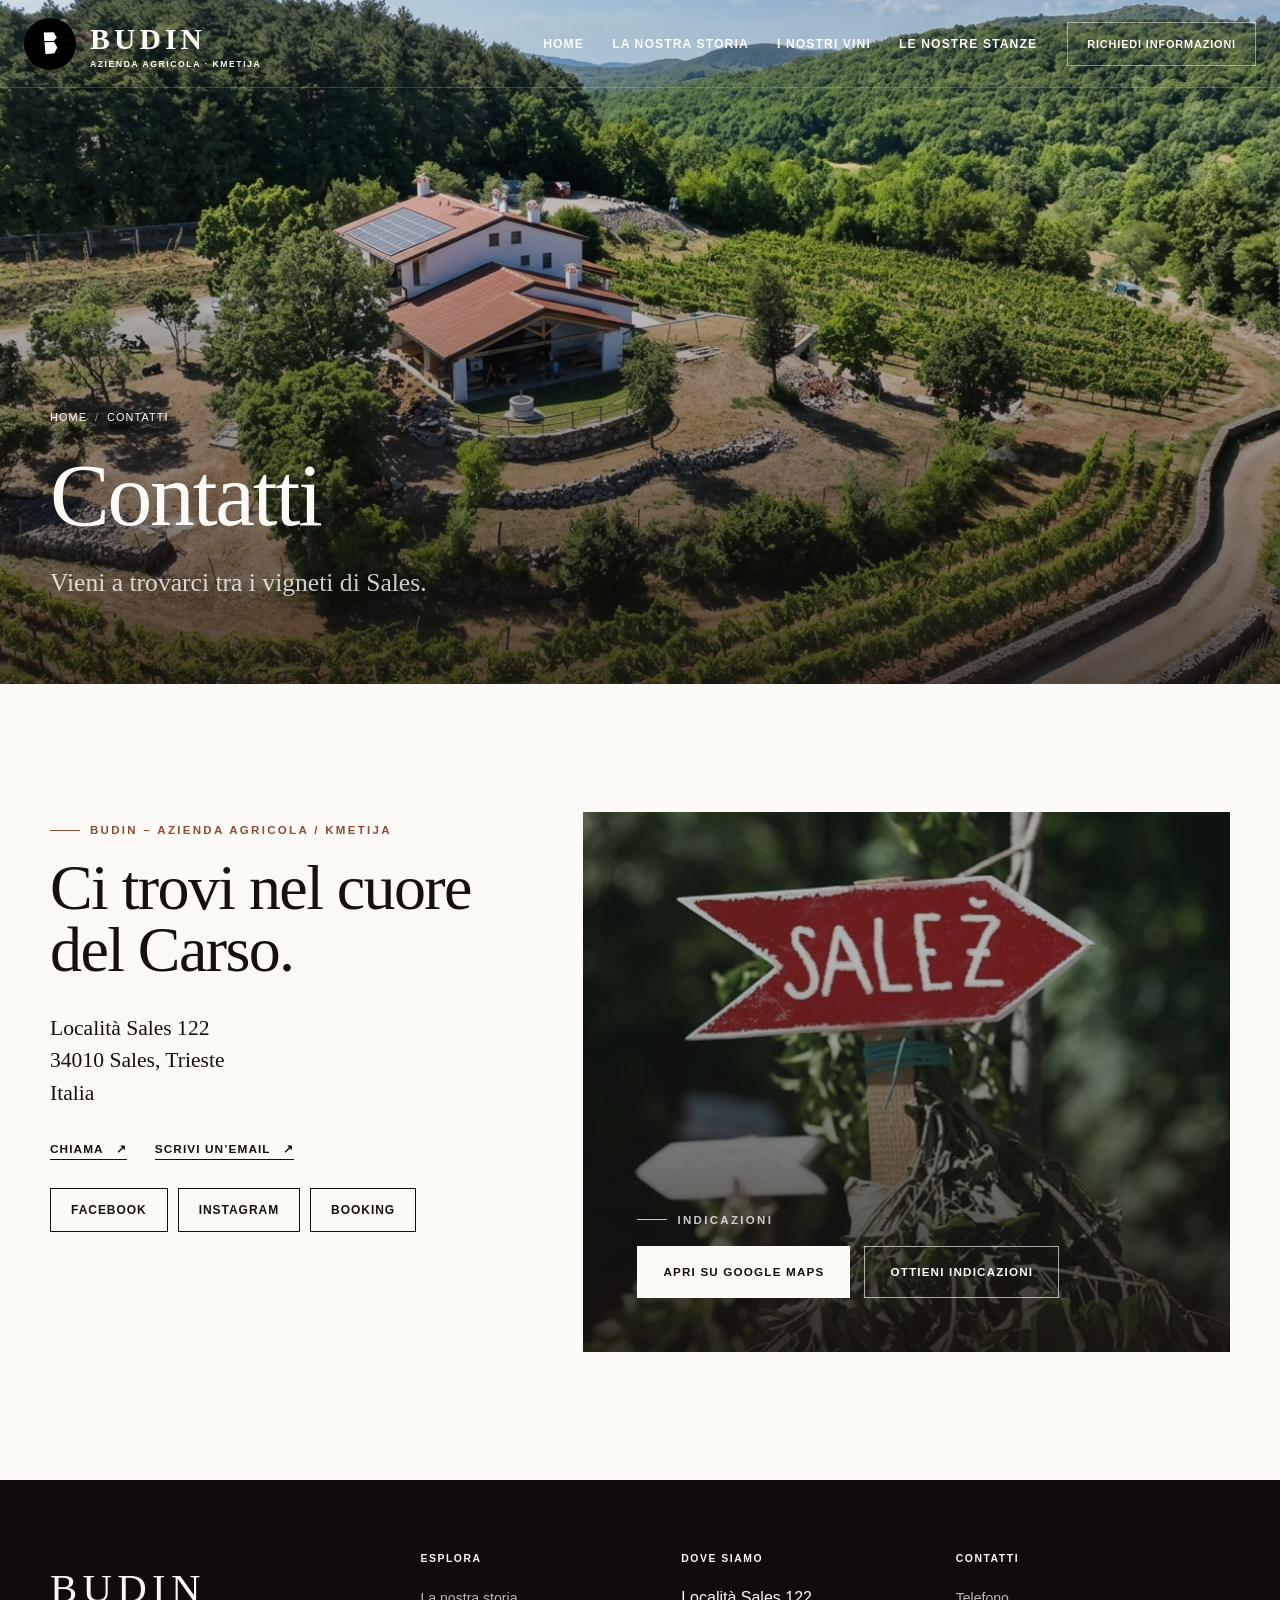
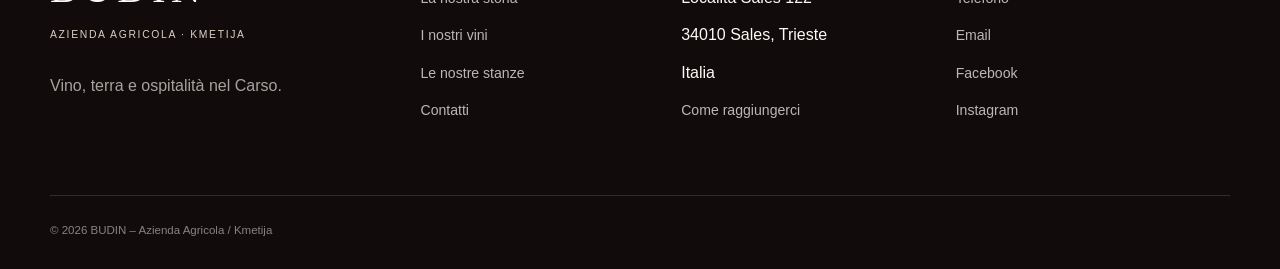
==== contatti.html @ 87a26968 "Add files via upload" ====
<!doctype html>
<html lang="it">

<head>
  <meta charset="utf-8" />
  <meta name="viewport" content="width=device-width, initial-scale=1" />
  <title>Contatti e indicazioni | Azienda Agricola Budin Sales</title>
  <meta name="description"
    content="Contatta BUDIN – Azienda Agricola / Kmetija e raggiungi la cantina, l’agriturismo e le camere a Sales, nel Carso triestino." />
  <meta name="theme-color" content="#17100f" />
  <meta name="color-scheme" content="light" />
  <meta property="og:type" content="website" />
  <meta property="og:title" content="Contatti e indicazioni | Azienda Agricola Budin Sales" />
  <meta property="og:description"
    content="Contatta BUDIN – Azienda Agricola / Kmetija e raggiungi la cantina, l’agriturismo e le camere a Sales, nel Carso triestino." />
  <meta property="og:image" content="assets/images/contatti/farmstay_facade.jpg" />
  <link rel="icon" href="assets/icons/favicon.svg" type="image/svg+xml" />
  <link rel="stylesheet" href="css/style.css" />
  <script type="application/ld+json">
      {
        "@context": "https://schema.org",
        "@graph": [
          {
            "@type": ["Winery", "LocalBusiness"],
            "@id": "#budin",
            "name": "BUDIN – Azienda Agricola / Kmetija",
            "address": {
              "@type": "PostalAddress",
              "streetAddress": "Località Sales 122",
              "postalCode": "34010",
              "addressLocality": "Sales",
              "addressRegion": "Trieste",
              "addressCountry": "IT"
            },
            "sameAs": ["https://www.facebook.com/ViniBudin/"],
            "description": "Azienda agricola familiare, cantina e ospitalità nel Carso triestino."
          },
          {
            "@type": "FarmStay",
            "@id": "#agriturismo-budin",
            "name": "Agriturismo Budin",
            "address": {
              "@type": "PostalAddress",
              "streetAddress": "Località Sales 122",
              "postalCode": "34010",
              "addressLocality": "Sales",
              "addressRegion": "Trieste",
              "addressCountry": "IT"
            },
            "parentOrganization": { "@id": "#budin" }
          },
          {
            "@type": "BreadcrumbList",
            "itemListElement": [
              {
                "@type": "ListItem",
                "position": 1,
                "name": "Home",
                "item": "index.html"
              },
              {
                "@type": "ListItem",
                "position": 2,
                "name": "Contatti",
                "item": "contatti.html"
              }
            ]
          }
        ]
      }
    </script>
</head>

<body class="">
  <a class="skip-link" href="#contenuto">Vai al contenuto</a>
  <div id="site-live" class="skip-link" aria-live="polite"></div>
  <header class="site-header">
    <div class="header-inner">
      <a class="brand" href="index.html" aria-label="Budin, torna alla home">
        <img class="brand-symbol" src="assets/logo/budin-mark.svg" alt="" aria-hidden="true">

        <span class="brand-copy">
          <strong>BUDIN</strong>
          <span>Azienda Agricola · Kmetija</span>
        </span>
      </a>
      <nav class="main-nav" id="main-menu" aria-label="Navigazione principale">
        <a href="index.html" data-page="index.html">Home</a>
        <a href="storia.html" data-page="storia.html">La nostra storia</a>
        <a href="vini.html" data-page="vini.html">I nostri vini</a>
        <a href="stanze.html" data-page="stanze.html">Le nostre stanze</a>
        <a class="btn mobile-only" href="contatti.html">Richiedi informazioni</a>
      </nav>
      <a class="header-cta" href="contatti.html">Richiedi informazioni</a>
      <button class="menu-toggle" type="button" aria-expanded="false" aria-controls="main-menu" aria-label="Apri menu">
        <span></span>
      </button>
    </div>
  </header>
  <section class="inner-hero">
    <div class="inner-hero__media">
      <picture>
        <img src="assets/images/contatti/farmstay_facade.jpg" alt="Vieni a trovarci tra i vigneti di Sales."
          fetchpriority="high" />
      </picture>
    </div>
    <div class="inner-hero__overlay"></div>
    <div class="inner-hero__content">
      <ol class="breadcrumb" aria-label="Breadcrumb">
        <li><a href="index.html">Home</a></li>
        <li aria-current="page">Contatti</li>
      </ol>
      <h1>Contatti</h1>
      <p>Vieni a trovarci tra i vigneti di Sales.</p>
    </div>
  </section>
  <main id="contenuto">
    <section class="section" id="modulo-contatti">
      <div class="container contact-grid">
        <div class="contact-details reveal">
          <p class="eyebrow">BUDIN – Azienda Agricola / Kmetija</p>
          <h2>Ci trovi nel cuore del Carso.</h2>
          <address>
            Località Sales 122<br />34010 Sales, Trieste<br />Italia
          </address>
<div class="contact-actions">

  <div class="contact-direct">
    <a class="text-link" data-contact-phone data-fallback="Chiama">
      Chiama
    </a>

    <a class="text-link" data-contact-email data-fallback="Scrivi un’email">
      Scrivi un’email
    </a>
  </div>

  <div class="contact-social">
    <a
      class="social-btn social-btn--facebook"
      data-facebook
      target="_blank"
      rel="noopener noreferrer"
    >
      Facebook
    </a>

    <a
      class="social-btn social-btn--instagram"
      data-instagram
      target="_blank"
      rel="noopener noreferrer"
    >
      Instagram
    </a>

    <a
      class="social-btn social-btn--booking"
      data-booking
      target="_blank"
      rel="noopener noreferrer"
    >
      Booking
    </a>
  </div>

</div>
          <!-- <p class="contact-meta">
            Visite, degustazioni e soggiorni su richiesta.
          </p> -->
        </div>
        <div class="map-card reveal reveal-delay" id="mappa">
          <!-- <img src="assets/icons/map-karst.svg" alt="Mappa stilizzata con Sales evidenziata" /> -->
          <img src="assets/images/contatti/frasca.jpg" alt="frasca sales" />
          <div class="map-card__content">
            <p class="eyebrow">Indicazioni</p>
            <!-- <h3>Località Sales 122</h3> -->

            <div class="btn-row">
              <a class="btn btn--light"
                href="https://www.google.com/maps/search/?api=1&amp;query=Localit%C3%A0%20Sales%20122%2C%2034010%20Sales%2C%20Trieste"
                data-maps target="_blank" rel="noopener">Apri su Google Maps</a><a class="btn btn--ghost-light"
                href="https://www.google.com/maps/dir/?api=1&amp;destination=Localit%C3%A0%20Sales%20122%2C%2034010%20Sales%2C%20Trieste"
                target="_blank" rel="noopener">Ottieni indicazioni</a>
            </div>
          </div>
        </div>
      </div>
    </section>
    <!-- <section class="section section--ivory" id="modulo-contatti">
      <div class="container request-wrap">
        <div class="request-intro reveal">
          <p class="eyebrow">Scrivici</p>
          <h2>Parliamo della tua visita.</h2>
          <p>Vino, degustazione, soggiorno o cantina: prepara la tua richiesta. L’invio effettivo via email sarà
            disponibile dopo aver configurato il recapito ufficiale.</p>
        </div>
        <form class="form reveal" data-budin-form data-form-title="Richiesta informazioni — Budin" novalidate>
          <div class="field"><label for="contact-name">Nome</label><input id="contact-name" name="nome"
              autocomplete="name" required><span class="field-error"></span></div>
          <div class="field"><label for="contact-email">Email</label><input id="contact-email" name="email" type="email"
              autocomplete="email" required><span class="field-error"></span></div>
          <div class="field"><label for="contact-phone">Telefono</label><input id="contact-phone" name="telefono"
              type="tel" autocomplete="tel"><span class="field-error"></span></div>
          <div class="field"><label for="contact-reason">Motivo della richiesta</label><select id="contact-reason"
              name="motivo" required>
              <option value="">Seleziona</option>
              <option>Informazioni sui vini</option>
              <option>Richiesta listino</option>
              <option>Degustazione</option>
              <option>Soggiorno</option>
              <option>Visita in cantina</option>
              <option>Altra richiesta</option>
            </select><span class="field-error"></span></div>
          <div class="field field--full"><label for="contact-message">Messaggio</label><textarea id="contact-message"
              name="messaggio" required></textarea><span class="field-error"></span></div><label
            class="check-field"><input name="privacy" type="checkbox" required><span>Ho letto l’informativa privacy e
              acconsento al trattamento dei dati per ricevere risposta.<span class="field-error"></span></span></label>
          <div class="form-actions"><button class="btn" type="submit">Invia richiesta</button></div>
          <div class="form-status" tabindex="-1" role="status"></div>
        </form>
      </div>
    </section> -->
    <!-- <section class="section section--dark" id="note-legali">
      <div class="container">
        <div class="section-heading">
          <div>
            <p class="eyebrow">Prima della pubblicazione</p>
            <h2>Note, privacy e cookie</h2>
          </div>
          <p>Testi provvisori da completare con i dati legali e i referenti privacy ufficiali dell’azienda.</p>
        </div>
        <div class="experience-grid">
          <article class="experience" id="privacy"><span class="experience__num">01</span>
            <h3>Privacy policy</h3>
            <p>Il modulo raccoglie solo i dati necessari a rispondere. La policy definitiva deve indicare titolare, base
              giuridica, conservazione, destinatari e diritti.</p>
          </article>
          <article class="experience" id="cookie"><span class="experience__num">02</span>
            <h3>Cookie policy</h3>
            <p>Questa versione offline non installa cookie di profilazione e non carica risorse esterne. Aggiornare la
              policy se verranno aggiunti servizi terzi.</p>
          </article>
          <article class="experience"><span class="experience__num">03</span>
            <h3>Note legali</h3>
            <p>Inserire ragione sociale completa, dati fiscali, contatti ufficiali e informazioni obbligatorie prima
              della pubblicazione.</p>
          </article>
        </div>
      </div>
    </section> -->
  </main>
  <footer class="site-footer">
    <div class="container footer-grid">
      <div class="footer-brand"><a href="index.html"><strong>BUDIN</strong><span>Azienda Agricola · Kmetija</span></a>
        <p>Vino, terra e ospitalità nel Carso.</p>
      </div>
      <div class="footer-col">
        <h2>Esplora</h2>
        <ul>
          <li><a href="storia.html">La nostra storia</a></li>
          <li><a href="vini.html">I nostri vini</a></li>
          <li><a href="stanze.html">Le nostre stanze</a></li>
          <li><a href="contatti.html">Contatti</a></li>
        </ul>
      </div>
      <div class="footer-col">
        <h2>Dove siamo</h2>
        <ul>
          <li>Località Sales 122</li>
          <li>34010 Sales, Trieste</li>
          <li>Italia</li>
          <li><a href="contatti.html#mappa">Come raggiungerci</a></li>
        </ul>
      </div>
      <div class="footer-col">
        <h2>Contatti</h2>
        <ul>
          <li><a href="contatti.html#modulo-contatti" data-contact-phone>Telefono</a></li>
          <li><a href="contatti.html#modulo-contatti" data-contact-email>Email</a></li>
          <li><a data-facebook target="_blank" rel="noopener">Facebook</a></li>
          <li><a data-instagram target="_blank" rel="noopener">Instagram</a></li>
        </ul>
      </div>
    </div>
    <div class="container footer-bottom"><span>© <span data-year></span> BUDIN – Azienda Agricola / Kmetija</span>

    </div>
  </footer>
  <button class="back-to-top" type="button" aria-label="Torna in alto">
    ↑
  </button>
  <script src="js/main.js"></script>
</body>

</html>
---- css/style.css ----
/* BUDIN — offline editorial design system */
:root {
  --ink: #17100f;
  --wine: #5b1f24;
  --earth: #8b4d36;
  --vine: #26352b;
  --stone: #d8d0c1;
  --ivory: #f4efe5;
  --champagne: #c2a36b;
  --paper: #fcfaf6;
  --muted: #6e655d;
  --line: rgba(23, 16, 15, .16);
  --serif: "Cormorant Garamond", Georgia, "Times New Roman", serif;
  --sans: Inter, Arial, Helvetica, sans-serif;
  --header-h: 88px;
  --container: min(1180px, calc(100vw - 48px));
  --shadow: 0 24px 60px rgba(23, 16, 15, .16);
  --ease: cubic-bezier(.22, 1, .36, 1);
}
* { box-sizing: border-box; }
html { scroll-behavior: smooth; scroll-padding-top: var(--header-h); }
body { margin: 0; overflow-x: hidden; background: var(--paper); color: var(--ink); font: 400 1rem/1.7 var(--sans); -webkit-font-smoothing: antialiased; }
body.is-locked { overflow: hidden; }
img { display: block; width: 100%; height: auto; }
a { color: inherit; text-decoration: none; }
button, input, select, textarea { font: inherit; }
button, a { -webkit-tap-highlight-color: transparent; }
button { color: inherit; }
:focus-visible { outline: 3px solid var(--champagne); outline-offset: 4px; }
::selection { color: var(--paper); background: var(--wine); }
.container { width: var(--container); margin-inline: auto; }
.narrow { width: min(820px, calc(100vw - 48px)); margin-inline: auto; }
.skip-link { position: fixed; z-index: 999; top: 12px; left: 12px; padding: 12px 18px; transform: translateY(-150%); background: var(--paper); color: var(--ink); border-radius: 2px; }
.skip-link:focus { transform: translateY(0); }
.eyebrow { display: inline-flex; align-items: center; gap: 10px; margin: 0 0 18px; color: var(--earth); font-size: .72rem; font-weight: 700; letter-spacing: .2em; line-height: 1.4; text-transform: uppercase; }
.eyebrow::before { content: ""; width: 30px; height: 1px; background: currentColor; }
.display, h1, h2, h3 { margin: 0; font-family: var(--serif); font-weight: 500; line-height: .98; letter-spacing: -.025em; }
h1 { font-size: clamp(3rem, 7vw, 7rem); }
h2 { font-size: clamp(2.4rem, 5vw, 5.2rem); }
h3 { font-size: clamp(1.6rem, 2.5vw, 2.45rem); }
p { margin: 0 0 1.25em; }
.lead { max-width: 760px; color: #4f4742; font-family: var(--serif); font-size: clamp(1.35rem, 2.4vw, 2.1rem); line-height: 1.35; }
.section { padding: clamp(84px, 10vw, 150px) 0; }
.section--compact { padding: clamp(64px, 7vw, 100px) 0; }
.section--dark { background: var(--ink); color: var(--paper); }
.section--wine { background: var(--wine); color: var(--paper); }
.section--ivory { background: var(--ivory); }
.section-heading { display: grid; grid-template-columns: minmax(0, 1.25fr) minmax(260px, .75fr); gap: 60px; align-items: end; margin-bottom: clamp(48px, 7vw, 90px); }
.section-heading p { margin: 0; color: #655c56; }
.section--dark .section-heading p, .section--wine .section-heading p { color: rgba(252,250,246,.74); }

/* Header */
.site-header { position: fixed; z-index: 100; inset: 0 0 auto; height: var(--header-h); color: var(--paper); transition: background .4s ease, color .4s ease, box-shadow .4s ease; }
.site-header::after { content: ""; position: absolute; inset: auto 0 0; height: 1px; background: rgba(252,250,246,.18); transition: background .4s ease; }
.site-header.is-scrolled, .site-header.menu-open { background: rgba(244,239,229,.97); color: var(--ink); box-shadow: 0 10px 30px rgba(23,16,15,.08); backdrop-filter: blur(14px); }
.site-header.is-scrolled::after, .site-header.menu-open::after { background: var(--line); }
.header-inner { width: min(1380px, calc(100vw - 48px)); height: 100%; margin: auto; display: flex; align-items: center; gap: 30px; }
.brand { position: relative; z-index: 103; display: inline-flex; flex-direction: column; flex: 0 0 auto; line-height: 1; }
.brand strong { font-family: var(--serif); font-size: 1.85rem; font-weight: 600; letter-spacing: .14em; }
.brand span { margin-top: 6px; font-size: .54rem; font-weight: 600; letter-spacing: .18em; text-transform: uppercase; }
.main-nav { display: flex; align-items: center; gap: clamp(18px, 2.2vw, 36px); margin-left: auto; }
.main-nav a { position: relative; font-size: .76rem; font-weight: 600; letter-spacing: .09em; text-transform: uppercase; white-space: nowrap; }
.main-nav a::after { content: ""; position: absolute; left: 0; right: 100%; bottom: -9px; height: 1px; background: currentColor; transition: right .3s var(--ease); }
.main-nav a:hover::after, .main-nav a[aria-current="page"]::after { right: 0; }
.lang-switch { display: flex; gap: 8px; padding-left: 18px; border-left: 1px solid currentColor; font-size: .63rem; font-weight: 700; letter-spacing: .08em; }
.lang-switch button { padding: 4px 1px; border: 0; border-bottom: 1px solid transparent; background: transparent; cursor: pointer; }
.lang-switch button[aria-pressed="true"] { border-color: currentColor; }
.header-cta { display: inline-flex; min-height: 44px; align-items: center; justify-content: center; padding: 0 19px; border: 1px solid rgba(252,250,246,.5); font-size: .68rem; font-weight: 700; letter-spacing: .08em; text-transform: uppercase; }
.site-header.is-scrolled .header-cta { border-color: var(--ink); }
.menu-toggle { position: relative; z-index: 103; display: none; width: 48px; height: 48px; margin-left: auto; border: 1px solid currentColor; background: transparent; cursor: pointer; }
.menu-toggle span, .menu-toggle::before, .menu-toggle::after { content: ""; position: absolute; left: 12px; width: 22px; height: 1px; background: currentColor; transition: transform .3s ease, top .3s ease, opacity .3s ease; }
.menu-toggle::before { top: 16px; }
.menu-toggle span { top: 23px; }
.menu-toggle::after { top: 30px; }
.menu-toggle[aria-expanded="true"]::before { top: 23px; transform: rotate(45deg); }
.menu-toggle[aria-expanded="true"] span { opacity: 0; }
.menu-toggle[aria-expanded="true"]::after { top: 23px; transform: rotate(-45deg); }

/* Buttons */
.btn-row { display: flex; flex-wrap: wrap; gap: 14px; }
.btn { display: inline-flex; min-height: 52px; align-items: center; justify-content: center; gap: 13px; padding: 0 25px; border: 1px solid var(--ink); background: var(--ink); color: var(--paper); font-size: .73rem; font-weight: 700; letter-spacing: .1em; line-height: 1.2; text-align: center; text-transform: uppercase; transition: transform .3s var(--ease), background .3s ease, color .3s ease; cursor: pointer; }
.btn:hover { transform: translateY(-2px); background: var(--wine); border-color: var(--wine); }
.btn--light { border-color: var(--paper); background: var(--paper); color: var(--ink); }
.btn--light:hover { background: var(--champagne); border-color: var(--champagne); color: var(--ink); }
.btn--ghost { background: transparent; color: var(--ink); }
.btn--ghost:hover { color: var(--paper); }
.btn--ghost-light { border-color: rgba(252,250,246,.65); background: transparent; color: var(--paper); }
.btn--ghost-light:hover { background: var(--paper); border-color: var(--paper); color: var(--ink); }
.text-link { display: inline-flex; align-items: center; gap: 12px; border-bottom: 1px solid currentColor; font-size: .74rem; font-weight: 700; letter-spacing: .09em; text-transform: uppercase; }
.text-link::after { content: "↗"; }

/* Heroes */
.hero { position: relative; min-height: 100svh; display: flex; align-items: flex-end; overflow: hidden; background: var(--ink); color: var(--paper); }
.hero__media, .hero__overlay { position: absolute; inset: 0; }
.hero__media img { width: 100%; height: 100%; object-fit: cover; }
.hero__overlay { background: linear-gradient(90deg, rgba(23,16,15,.74) 0%, rgba(23,16,15,.35) 58%, rgba(23,16,15,.12) 100%), linear-gradient(0deg, rgba(23,16,15,.58), transparent 55%); }
.hero__content { position: relative; z-index: 1; width: min(1180px, calc(100vw - 48px)); margin: 0 auto; padding: calc(var(--header-h) + 110px) 0 clamp(88px, 10vh, 130px); }
.hero .eyebrow { color: var(--paper); }
.hero h1 { max-width: 980px; }
.hero__intro { max-width: 680px; margin: 28px 0 38px; color: rgba(252,250,246,.82); font-size: clamp(1.02rem, 1.5vw, 1.22rem); }
.scroll-cue { position: absolute; z-index: 2; right: 44px; bottom: 44px; display: flex; align-items: center; gap: 13px; writing-mode: vertical-rl; font-size: .61rem; letter-spacing: .2em; text-transform: uppercase; }
.scroll-cue::after { content: ""; width: 1px; height: 48px; background: rgba(252,250,246,.7); }
.inner-hero { position: relative; min-height: min(76vh, 760px); display: flex; align-items: flex-end; overflow: hidden; background: var(--ink); color: var(--paper); }
.inner-hero__media, .inner-hero__overlay { position: absolute; inset: 0; }
.inner-hero__media img { height: 100%; object-fit: cover; }
.inner-hero__overlay { background: linear-gradient(0deg, rgba(23,16,15,.72), rgba(23,16,15,.1) 75%); }
.inner-hero__content { position: relative; z-index: 1; width: var(--container); margin-inline: auto; padding: calc(var(--header-h) + 80px) 0 80px; }
.inner-hero h1 { max-width: 920px; }
.inner-hero p { max-width: 700px; margin: 22px 0 0; color: rgba(252,250,246,.8); font-family: var(--serif); font-size: clamp(1.25rem, 2vw, 1.8rem); }
.breadcrumb { display: flex; flex-wrap: wrap; gap: 8px; margin: 0 0 24px; padding: 0; list-style: none; font-size: .68rem; letter-spacing: .1em; text-transform: uppercase; }
.breadcrumb li + li::before { content: "/"; margin-right: 8px; opacity: .6; }

/* Home editorial sections */
.intro-grid { display: grid; grid-template-columns: minmax(0, .82fr) minmax(0, 1.18fr); gap: clamp(50px, 9vw, 130px); align-items: center; }
.intro-grid__image { position: relative; width: min(100%, 480px); margin-inline: auto; }
.intro-grid__image::before { content: ""; position: absolute; inset: 34px -28px -28px 34px; border: 1px solid var(--stone); }
.intro-grid__image picture { position: relative; }
.intro-grid__image img { aspect-ratio: 3 / 4; object-fit: cover; }
.intro-grid__copy h2 { margin-bottom: 30px; }
.intro-grid__copy p { max-width: 650px; color: #5e554f; }
.territory-grid { display: grid; grid-template-columns: minmax(0, 1.1fr) minmax(280px, .9fr); gap: clamp(50px, 8vw, 110px); align-items: center; }
.territory-grid__media img { aspect-ratio: 4 / 3; object-fit: cover; }
.territory-grid__copy p:not(.eyebrow) { max-width: 580px; margin-top: 28px; color: rgba(252,250,246,.72); }
.elements { display: grid; grid-template-columns: repeat(3, 1fr); gap: 1px; margin-top: 45px; background: rgba(252,250,246,.2); }
.element { min-height: 135px; display: flex; flex-direction: column; justify-content: flex-end; padding: 20px; background: var(--ink); }
.element span { color: var(--champagne); font-family: var(--serif); font-size: 1.7rem; }
.element small { color: rgba(252,250,246,.62); font-size: .64rem; letter-spacing: .12em; text-transform: uppercase; }
.featured-wines { display: grid; grid-template-columns: repeat(4, 1fr); gap: 18px; }
.wine-teaser { position: relative; min-height: 500px; display: flex; align-items: flex-end; overflow: hidden; color: var(--paper); }
.wine-teaser img { position: absolute; inset: 0; height: 100%; object-fit: cover; transition: transform .8s var(--ease); }
.wine-teaser::after { content: ""; position: absolute; inset: 0; background: linear-gradient(0deg, rgba(23,16,15,.9), rgba(23,16,15,.08) 74%); }
.wine-teaser:hover img { transform: scale(1.045); }
.wine-teaser__copy { position: relative; z-index: 1; padding: 28px; }
.wine-teaser__copy small { display: block; margin-bottom: 9px; color: var(--stone); font-size: .66rem; letter-spacing: .13em; text-transform: uppercase; }
.wine-teaser__copy h3 { margin-bottom: 14px; }
.wine-teaser__copy p { min-height: 70px; color: rgba(252,250,246,.74); font-size: .87rem; line-height: 1.6; }
.stay-banner { position: relative; min-height: min(80vh, 800px); display: flex; align-items: center; overflow: hidden; color: var(--paper); }
.stay-banner__media, .stay-banner__veil { position: absolute; inset: 0; }
.stay-banner__media img { height: 100%; object-fit: cover; }
.stay-banner__veil { background: linear-gradient(90deg, rgba(23,16,15,.75), rgba(23,16,15,.15)); }
.stay-banner__copy { position: relative; z-index: 1; width: var(--container); margin-inline: auto; }
.stay-banner__copy > div { max-width: 680px; padding: clamp(38px, 6vw, 78px); background: rgba(23,16,15,.7); backdrop-filter: blur(4px); }
.stay-banner p { margin: 26px 0 34px; color: rgba(252,250,246,.8); }
.experience-grid { display: grid; grid-template-columns: repeat(3, 1fr); border: 1px solid var(--line); }
.experience { min-height: 300px; padding: 38px; border-right: 1px solid var(--line); }
.experience:last-child { border: 0; }
.experience__num { color: var(--earth); font-family: var(--serif); font-size: 1.2rem; }
.experience h3 { margin: 64px 0 18px; }
.experience p { color: #655b54; }
.final-cta { display: grid; grid-template-columns: 1fr auto; gap: 48px; align-items: end; }
.final-cta p { max-width: 700px; margin: 25px 0 0; color: rgba(252,250,246,.72); }

/* Story */
.story-layout { display: grid; grid-template-columns: minmax(0, .92fr) minmax(0, 1.08fr); gap: clamp(55px, 9vw, 130px); align-items: start; }
.story-layout__media { position: sticky; top: calc(var(--header-h) + 28px); }
.story-layout__media img { aspect-ratio: 4 / 5; object-fit: cover; }
.story-layout__copy .lead { margin-bottom: 35px; }
.story-layout__copy p:not(.lead) { color: #5d544e; }
.pullquote { margin: 48px 0; padding: 35px 0 35px 35px; border-left: 2px solid var(--earth); font-family: var(--serif); font-size: clamp(1.55rem, 2.6vw, 2.45rem); line-height: 1.25; }
.timeline { display: grid; grid-template-columns: repeat(4, 1fr); margin-top: 70px; border-top: 1px solid var(--line); }
.timeline__item { position: relative; padding: 34px 28px 0 0; }
.timeline__item::before { content: ""; position: absolute; top: -5px; left: 0; width: 9px; height: 9px; border-radius: 50%; background: var(--wine); }
.timeline__year { display: block; margin-bottom: 12px; color: var(--wine); font-family: var(--serif); font-size: 2rem; }
.timeline__item p { color: #615852; font-size: .9rem; }
.story-gallery { display: grid; grid-template-columns: 1.2fr .8fr; gap: 18px; margin-top: clamp(70px, 9vw, 120px); }
.story-gallery img { height: 100%; object-fit: cover; }
.story-gallery picture:first-child img { aspect-ratio: 4 / 3; }
.story-gallery picture:last-child img { aspect-ratio: 3 / 4; }

/* Wine catalog */
.filter-bar { display: flex; flex-wrap: wrap; gap: 8px; margin-bottom: 42px; }
.filter-btn { min-height: 44px; padding: 0 20px; border: 1px solid var(--line); background: transparent; color: var(--ink); font-size: .69rem; font-weight: 700; letter-spacing: .09em; text-transform: uppercase; cursor: pointer; transition: .25s ease; }
.filter-btn:hover, .filter-btn.is-active { background: var(--ink); color: var(--paper); }
.wine-grid { display: grid; grid-template-columns: repeat(3, 1fr); gap: 24px; }
.wine-card { display: flex; flex-direction: column; min-width: 0; background: #fff; border: 1px solid rgba(23,16,15,.1); }
.wine-card__image { position: relative; overflow: hidden; background: #e7e0d4; }
.wine-card__image img { aspect-ratio: 4 / 4.6; object-fit: cover; transition: transform .7s var(--ease); }
.wine-card:hover .wine-card__image img { transform: scale(1.035); }
.wine-card__body { display: flex; flex: 1; flex-direction: column; padding: 27px; }
.wine-card__category { margin-bottom: 11px; color: var(--earth); font-size: .65rem; font-weight: 700; letter-spacing: .13em; text-transform: uppercase; }
.wine-card h3 { margin-bottom: 16px; }
.wine-card__description { flex: 1; color: #665c56; font-size: .92rem; }
.wine-card__availability { margin: 15px 0 20px; padding-top: 15px; border-top: 1px solid var(--line); font-size: .82rem; font-weight: 700; }
.wine-card__actions { display: flex; gap: 8px; }
.wine-card__actions .btn { min-height: 46px; flex: 1; padding-inline: 12px; font-size: .64rem; }
.catalog-note { margin: 34px 0 0; padding: 20px 24px; border-left: 2px solid var(--champagne); background: var(--ivory); color: #5c534d; font-size: .88rem; }
.philosophy { display: grid; grid-template-columns: 1fr 1fr; gap: clamp(45px, 8vw, 110px); align-items: center; }
.philosophy img { aspect-ratio: 4 / 3; object-fit: cover; }
.philosophy__copy p { color: rgba(252,250,246,.72); }

/* Rooms */
.gallery-grid { display: grid; grid-template-columns: repeat(12, 1fr); grid-auto-rows: clamp(170px, 18vw, 250px); gap: 12px; }
.gallery-item { position: relative; grid-column: span 4; overflow: hidden; border: 0; padding: 0; background: var(--stone); cursor: zoom-in; }
.gallery-item:nth-child(1), .gallery-item:nth-child(6) { grid-column: span 8; grid-row: span 2; }
.gallery-item:nth-child(2), .gallery-item:nth-child(3), .gallery-item:nth-child(4), .gallery-item:nth-child(5), .gallery-item:nth-child(7), .gallery-item:nth-child(8) { grid-column: span 4; }
.gallery-item img { width: 100%; height: 100%; object-fit: cover; transition: transform .7s var(--ease); }
.gallery-item:hover img { transform: scale(1.04); }
.gallery-item::after { content: "+"; position: absolute; right: 18px; bottom: 18px; width: 40px; height: 40px; display: grid; place-items: center; background: rgba(252,250,246,.92); color: var(--ink); font-size: 1.4rem; }
.room-list { display: grid; gap: 30px; }
.room-card { display: grid; grid-template-columns: minmax(0, 1.1fr) minmax(320px, .9fr); background: #fff; border: 1px solid var(--line); }
.room-card:nth-child(even) .room-card__media { order: 2; }
.room-card__media img { width: 100%; height: 100%; min-height: 470px; object-fit: cover; }
.room-card__body { display: flex; flex-direction: column; justify-content: center; padding: clamp(35px, 5vw, 68px); }
.room-card__body p { color: #605751; }
.room-features { display: flex; flex-wrap: wrap; gap: 8px; margin: 12px 0 27px; padding: 0; list-style: none; }
.room-features li { padding: 7px 11px; background: var(--ivory); font-size: .73rem; }
.room-note { margin-bottom: 25px; color: var(--earth) !important; font-size: .78rem; font-weight: 700; letter-spacing: .05em; text-transform: uppercase; }

/* Forms and contact */
.request-wrap { display: grid; grid-template-columns: minmax(250px, .7fr) minmax(0, 1.3fr); gap: clamp(45px, 8vw, 110px); }
.request-intro { position: sticky; top: calc(var(--header-h) + 28px); align-self: start; }
.request-intro p { margin-top: 26px; color: #655c56; }
.form { display: grid; grid-template-columns: repeat(2, 1fr); gap: 20px; }
.field { display: flex; flex-direction: column; gap: 8px; }
.field--full { grid-column: 1 / -1; }
.field label, .field > span { font-size: .72rem; font-weight: 700; letter-spacing: .06em; text-transform: uppercase; }
.field input, .field select, .field textarea { width: 100%; min-height: 50px; border: 1px solid rgba(23,16,15,.3); border-radius: 0; background: #fff; color: var(--ink); padding: 12px 14px; }
.field textarea { min-height: 150px; resize: vertical; }
.field input:focus, .field select:focus, .field textarea:focus { border-color: var(--wine); outline: 2px solid rgba(91,31,36,.14); }
.field [aria-invalid="true"] { border-color: #a12626; }
.field-error { min-height: 18px; color: #8d1d1d; font-size: .73rem; }
.check-field { grid-column: 1 / -1; display: grid; grid-template-columns: 22px 1fr; gap: 10px; align-items: start; font-size: .84rem; }
.check-field input { width: 18px; height: 18px; margin: 3px 0 0; accent-color: var(--wine); }
.form-actions { grid-column: 1 / -1; display: flex; flex-wrap: wrap; gap: 15px; align-items: center; }
.form-status { display: none; grid-column: 1 / -1; padding: 18px; border-left: 3px solid var(--vine); background: #e9efe9; color: var(--vine); }
.form-status.is-visible { display: block; }
.contact-grid { display: grid; grid-template-columns: minmax(280px, .8fr) minmax(0, 1.2fr); gap: clamp(50px, 8vw, 110px); align-items: start; }
.contact-details h2 { margin-bottom: 30px; }
.contact-details address { font-style: normal; font-family: var(--serif); font-size: 1.35rem; line-height: 1.5; }
.contact-actions { display: flex; flex-direction: column; align-items: flex-start; gap: 13px; margin: 30px 0; }
.contact-meta { padding-top: 24px; border-top: 1px solid var(--line); color: #645b55; font-size: .88rem; }
.map-card { position: relative; min-height: 540px; display: flex; align-items: flex-end; overflow: hidden; background: var(--vine); color: var(--paper); }
.map-card img { position: absolute; inset: 0; height: 100%; object-fit: cover; filter: saturate(.7); opacity: .64; }
.map-card::after { content: ""; position: absolute; inset: 0; background: linear-gradient(0deg, rgba(23,16,15,.82), transparent 70%); }
.map-card__content { position: relative; z-index: 1; padding: clamp(28px, 5vw, 54px); }
.map-card__content p { max-width: 480px; color: rgba(252,250,246,.78); }
.config-warning { display: none; margin: 15px 0; padding: 14px; border: 1px solid var(--champagne); background: #fff8e7; color: #5e4d28; font-size: .8rem; }
.config-warning.is-visible { display: block; }

/* Modal / lightbox */
.modal { position: fixed; z-index: 300; inset: 0; display: none; place-items: center; padding: 24px; }
.modal[aria-hidden="false"] { display: grid; }
.modal__overlay { position: absolute; inset: 0; border: 0; background: rgba(13,9,8,.86); backdrop-filter: blur(6px); cursor: pointer; }
.modal__dialog { position: relative; z-index: 1; width: min(980px, 100%); max-height: calc(100svh - 48px); overflow: auto; background: var(--paper); box-shadow: var(--shadow); }
.modal__close { position: absolute; z-index: 3; top: 14px; right: 14px; width: 46px; height: 46px; border: 1px solid rgba(23,16,15,.24); background: rgba(252,250,246,.94); color: var(--ink); font-size: 1.3rem; cursor: pointer; }
.wine-modal__grid { display: grid; grid-template-columns: .9fr 1.1fr; min-height: 620px; }
.wine-modal__image { min-height: 420px; background: #e7dfd2; }
.wine-modal__image img { width: 100%; height: 100%; object-fit: cover; }
.wine-modal__copy { display: flex; flex-direction: column; justify-content: center; padding: clamp(38px, 6vw, 72px); }
.wine-modal__copy .eyebrow { margin-bottom: 13px; }
.wine-modal__copy h2 { margin-bottom: 24px; font-size: clamp(2.6rem, 5vw, 4.8rem); }
.wine-modal__copy p { color: #5e554f; }
.modal-meta { margin: 16px 0 28px; padding: 18px 0; border-block: 1px solid var(--line); }
.modal-meta span { display: block; }
.modal-meta small { color: var(--muted); font-size: .68rem; letter-spacing: .08em; text-transform: uppercase; }
.modal-meta strong { font-size: .9rem; }
.lightbox__dialog { width: min(1200px, 100%); background: #0e0b0a; color: var(--paper); }
.lightbox__figure { margin: 0; }
.lightbox__figure img { width: 100%; max-height: calc(100svh - 130px); object-fit: contain; }
.lightbox__figure figcaption { min-height: 64px; display: flex; align-items: center; padding: 17px 70px 17px 24px; color: rgba(252,250,246,.78); }
.lightbox .modal__close { border-color: rgba(252,250,246,.4); background: rgba(23,16,15,.7); color: var(--paper); }

/* Footer */
.site-footer { padding: 74px 0 28px; background: #110c0b; color: var(--paper); }
.footer-grid { display: grid; grid-template-columns: 1.15fr .75fr .8fr 1fr; gap: 55px; padding-bottom: 62px; }
.footer-brand strong { font-family: var(--serif); font-size: 2.55rem; font-weight: 500; letter-spacing: .13em; }
.footer-brand span { display: block; margin-top: 3px; color: var(--stone); font-size: .65rem; letter-spacing: .16em; text-transform: uppercase; }
.footer-brand p { margin-top: 30px; color: rgba(252,250,246,.63); }
.footer-col h2 { margin-bottom: 20px; font-family: var(--sans); font-size: .65rem; font-weight: 700; letter-spacing: .15em; text-transform: uppercase; }
.footer-col ul { margin: 0; padding: 0; list-style: none; }
.footer-col li { margin-bottom: 10px; }
.footer-col a { color: rgba(252,250,246,.72); font-size: .88rem; }
.footer-col a:hover { color: var(--paper); }
.footer-bottom { display: flex; justify-content: space-between; gap: 20px; padding-top: 25px; border-top: 1px solid rgba(252,250,246,.14); color: rgba(252,250,246,.5); font-size: .72rem; }
.legal-links { display: flex; flex-wrap: wrap; gap: 18px; }
.back-to-top { position: fixed; z-index: 90; right: 20px; bottom: 20px; width: 48px; height: 48px; border: 1px solid rgba(252,250,246,.25); background: var(--ink); color: var(--paper); opacity: 0; visibility: hidden; transform: translateY(10px); transition: .3s ease; cursor: pointer; }
.back-to-top.is-visible { opacity: 1; visibility: visible; transform: none; }

/* Reveal */
.reveal { opacity: 0; transform: translateY(28px); transition: opacity .8s var(--ease), transform .8s var(--ease); }
.reveal.is-visible { opacity: 1; transform: none; }
.reveal-delay { transition-delay: .14s; }

/* ==========================================================
   BUDIN — MOBILE NAVIGATION
   Sostituisce il vecchio @media (max-width: 1120px)
   ========================================================== */

@media (max-width: 1120px) {

  :root {
    --header-h: 76px;
  }

  /* =========================
     HEADER
     ========================= */

  .site-header {
    height: var(--header-h);
    z-index: 1000;
  }

  .header-inner {
    position: relative;
    z-index: 1003;

    width: calc(100vw - 32px);
    height: 100%;

    margin-inline: auto;
    gap: 16px;
  }

  /*
   * Quando il menu è aperto l'header diventa avorio,
   * perfettamente integrato con il fullscreen.
   */
  .site-header.menu-open {
    background: var(--ivory);
    color: var(--ink);
    box-shadow: none;
    backdrop-filter: none;
  }

  .site-header.menu-open::after {
    background: var(--line);
  }


  /* =========================
     BRAND
     ========================= */

  .brand {
    position: relative;
    z-index: 1004;
  }

  .brand strong {
    font-size: 1.6rem;
    letter-spacing: .15em;
  }

  .brand span {
    margin-top: 5px;

    font-size: .48rem;
    letter-spacing: .17em;
  }


  /* =========================
     ELEMENTI DESKTOP
     ========================= */

  .header-cta {
    display: none;
  }


  /* =========================
     HAMBURGER
     ========================= */

  .menu-toggle {
    position: relative;
    z-index: 1005;

    display: block;

    width: 48px;
    height: 48px;

    flex: 0 0 48px;

    margin-left: auto;

    border: 0;
    background: transparent;

    color: inherit;
    cursor: pointer;
  }

  .menu-toggle span,
  .menu-toggle::before,
  .menu-toggle::after {
    content: "";

    position: absolute;
    left: 10px;

    width: 28px;
    height: 1px;

    background: currentColor;

    transform-origin: center;

    transition:
      top .35s var(--ease),
      transform .35s var(--ease),
      opacity .2s ease,
      width .35s var(--ease);
  }

  .menu-toggle::before {
    top: 16px;
  }

  .menu-toggle span {
    top: 24px;
    width: 20px;
    left: 18px;
  }

  .menu-toggle::after {
    top: 32px;
  }


  /* Hamburger -> X */

  .menu-toggle[aria-expanded="true"]::before {
    top: 24px;
    transform: rotate(45deg);
  }

  .menu-toggle[aria-expanded="true"] span {
    opacity: 0;
    width: 0;
  }

  .menu-toggle[aria-expanded="true"]::after {
    top: 24px;
    transform: rotate(-45deg);
  }


  /* =========================
     FULLSCREEN MENU
     ========================= */

  .main-nav {
    position: fixed;
    z-index: 1001;

    inset: 0;

    width: 100%;
    height: 100dvh;

    margin: 0;

    padding:
      calc(var(--header-h) + 40px)
      clamp(28px, 7vw, 70px)
      32px;

    display: flex;
    flex-direction: column;
    align-items: stretch;
    justify-content: center;

    gap: 0;

    overflow-y: auto;

    background: var(--ivory);
    color: var(--ink);

    opacity: 0;
    visibility: hidden;
    pointer-events: none;

    transform: translateY(-16px);

    transition:
      opacity .35s ease,
      visibility .35s ease,
      transform .5s var(--ease);
  }


  /*
   * Dettaglio decorativo molto leggero.
   * Richiama il Terrano senza appesantire il menu.
   */

  .main-nav::before {
    content: "BUDIN";

    position: absolute;

    right: -15px;
    bottom: -20px;

    color: rgba(91, 31, 36, .045);

    font-family: var(--serif);
    font-size: clamp(7rem, 25vw, 15rem);
    font-weight: 600;

    letter-spacing: -.04em;

    pointer-events: none;
  }


  /* =========================
     MENU APERTO
     ========================= */

  .main-nav.is-open {
    opacity: 1;
    visibility: visible;
    pointer-events: auto;

    transform: translateY(0);
  }


  /* =========================
     LINK PRINCIPALI
     ========================= */

  .main-nav > a:not(.btn) {
    position: relative;
    z-index: 2;

    display: grid;
    grid-template-columns: 38px 1fr;
    align-items: baseline;

    width: 100%;

    padding: 17px 0;

    border-bottom: 1px solid rgba(23, 16, 15, .13);

    font-family: var(--serif);

    font-size: clamp(2.15rem, 7vw, 3.8rem);
    font-weight: 500;

    line-height: .98;
    letter-spacing: -.03em;

    text-transform: none;
    white-space: normal;

    opacity: 0;

    transform: translateY(18px);

    transition:
      opacity .55s var(--ease),
      transform .55s var(--ease),
      color .25s ease;
  }


  /* Disabilita underline desktop */

  .main-nav > a:not(.btn)::after {
    display: none;
  }


  /* =========================
     NUMERAZIONE
     ========================= */

  .main-nav > a:not(.btn)::before {
    color: var(--earth);

    font-family: var(--sans);
    font-size: .56rem;
    font-weight: 700;

    letter-spacing: .12em;
  }

  .main-nav > a:nth-of-type(1)::before {
    content: "01";
  }

  .main-nav > a:nth-of-type(2)::before {
    content: "02";
  }

  .main-nav > a:nth-of-type(3)::before {
    content: "03";
  }

  .main-nav > a:nth-of-type(4)::before {
    content: "04";
  }


  /* =========================
     CURRENT PAGE
     ========================= */

  .main-nav > a[aria-current="page"]:not(.btn) {
    color: var(--wine);
  }

  .main-nav > a[aria-current="page"]:not(.btn)::before {
    color: var(--champagne);
  }


  /* =========================
     APERTURA ANIMATA
     ========================= */

  .main-nav.is-open > a:not(.btn) {
    opacity: 1;
    transform: translateY(0);
  }

  .main-nav.is-open > a:nth-of-type(1) {
    transition-delay: .08s;
  }

  .main-nav.is-open > a:nth-of-type(2) {
    transition-delay: .13s;
  }

  .main-nav.is-open > a:nth-of-type(3) {
    transition-delay: .18s;
  }

  .main-nav.is-open > a:nth-of-type(4) {
    transition-delay: .23s;
  }


  /* =========================
     CTA MOBILE
     ========================= */

  .main-nav .mobile-only.btn {
    position: relative;
    z-index: 2;

    display: flex;

    width: 100%;
    min-height: 58px;

    margin-top: 38px;

    background: var(--wine);
    border-color: var(--wine);

    color: var(--paper);

    font-family: var(--sans);
    font-size: .68rem;

    letter-spacing: .13em;

    opacity: 0;
    transform: translateY(15px);

    transition:
      opacity .55s var(--ease),
      transform .55s var(--ease),
      background .3s ease;
  }

  .main-nav.is-open .mobile-only.btn {
    opacity: 1;
    transform: translateY(0);

    transition-delay: .30s;
  }

  .main-nav .mobile-only.btn:hover {
    background: var(--ink);
    border-color: var(--ink);

    transform: translateY(-2px);
  }


  /* =========================
     BLOCCO SCROLL
     ========================= */

  body.is-locked {
    overflow: hidden;
    touch-action: none;
    overscroll-behavior: none;
  }


  /* =========================
     RESTO DEL RESPONSIVE
     ========================= */

  .featured-wines {
    grid-template-columns: repeat(2, 1fr);
  }

  .wine-teaser {
    min-height: 440px;
  }

  .footer-grid {
    grid-template-columns: 1.2fr 1fr 1fr;
  }

  .footer-grid .footer-col:last-child {
    grid-column: 2 / -1;
  }
}


@media (min-width: 1121px) {
    .mobile-only {
        display: none !important;
    }
}

@media (max-width: 900px) {
  :root { --container: min(100% - 36px, 1180px); }
  .section-heading, .intro-grid, .territory-grid, .story-layout, .philosophy, .request-wrap, .contact-grid { grid-template-columns: 1fr; }
  .section-heading { gap: 25px; }
  .intro-grid__image { width: min(82%, 480px); }
  .intro-grid__copy { order: -1; }
  .territory-grid__media { order: 2; }
  .wine-grid { grid-template-columns: repeat(2, 1fr); }
  .timeline { grid-template-columns: repeat(2, 1fr); row-gap: 35px; }
  .timeline__item:nth-child(n+3) { border-top: 1px solid var(--line); }
  .story-layout__media, .request-intro { position: static; }
  .story-layout__media img { max-height: 700px; }
  .experience-grid { grid-template-columns: 1fr; }
  .experience { min-height: 240px; border-right: 0; border-bottom: 1px solid var(--line); }
  .experience h3 { margin-top: 40px; }
  .final-cta { grid-template-columns: 1fr; align-items: start; }
  .room-card { grid-template-columns: 1fr; }
  .room-card:nth-child(even) .room-card__media { order: 0; }
  .room-card__media img { min-height: auto; aspect-ratio: 16 / 10; }
  .gallery-item:nth-child(n) { grid-column: span 6; grid-row: span 1; }
  .gallery-item:nth-child(1), .gallery-item:nth-child(6) { grid-column: span 12; grid-row: span 2; }
  .footer-grid { grid-template-columns: repeat(2, 1fr); }
  .footer-grid .footer-col:last-child { grid-column: auto; }
}

@media (max-width: 640px) {
  :root { --container: calc(100vw - 32px); --header-h: 72px; }
  body { font-size: .96rem; }
  h1 { font-size: clamp(2.85rem, 15vw, 4.8rem); }
  h2 { font-size: clamp(2.35rem, 12vw, 3.7rem); }
  .header-inner { width: calc(100vw - 24px); }
  .brand strong { font-size: 1.55rem; }
  .brand span { font-size: .49rem; }
  .hero__content { width: calc(100vw - 32px); padding-bottom: 75px; }
  .hero__intro { margin: 22px 0 30px; font-size: .98rem; }
  .hero .btn-row, .final-cta .btn-row { display: grid; }
  .hero .btn { width: 100%; }
  .scroll-cue { display: none; }
  .inner-hero { min-height: 70svh; }
  .inner-hero__content { padding-bottom: 50px; }
  .section { padding: 76px 0; }
  .section--compact { padding: 62px 0; }
  .intro-grid__image { width: calc(100% - 22px); margin-left: 0; }
  .intro-grid__image::before { inset: 20px -20px -20px 20px; }
  .elements { grid-template-columns: 1fr; }
  .element { min-height: 90px; }
  .featured-wines, .wine-grid { grid-template-columns: 1fr; }
  .wine-teaser { min-height: 430px; }
  .stay-banner { min-height: 700px; }
  .stay-banner__copy > div { padding: 32px 24px; }
  .timeline { grid-template-columns: 1fr; border-top: 0; }
  .timeline__item { border-top: 1px solid var(--line) !important; }
  .story-gallery { grid-template-columns: 1fr; }
  .story-gallery picture:last-child img { aspect-ratio: 4 / 3; }
  .wine-card__actions { flex-direction: column; }
  .gallery-grid { grid-auto-rows: 190px; }
  .gallery-item:nth-child(n) { grid-column: 1 / -1; grid-row: span 1; }
  .form { grid-template-columns: 1fr; }
  .field, .field--full, .check-field, .form-actions, .form-status { grid-column: 1; }
  .form-actions .btn { width: 100%; }
  .map-card { min-height: 480px; }
  .modal { padding: 10px; }
  .modal__dialog { max-height: calc(100svh - 20px); }
  .wine-modal__grid { grid-template-columns: 1fr; }
  .wine-modal__image { min-height: 0; }
  .wine-modal__image img { max-height: 41svh; object-fit: contain; background: #e8e0d3; }
  .wine-modal__copy { padding: 30px 24px 34px; }
  .wine-modal__copy h2 { font-size: 2.65rem; }
  .modal__close { top: 8px; right: 8px; }
  .footer-grid { grid-template-columns: 1fr; gap: 36px; text-align: center; }
  .footer-grid .footer-col:last-child { grid-column: auto; }
  .footer-bottom { flex-direction: column; align-items: center; text-align: center; }
  .legal-links { justify-content: center; }
  .back-to-top { right: 12px; bottom: 12px; }
}

@media (max-width: 390px) {
  :root { --container: calc(100vw - 26px); }
  .hero__content { width: calc(100vw - 26px); }
  .btn { width: 100%; padding-inline: 15px; }
  .filter-bar { display: grid; grid-template-columns: 1fr 1fr; }
  .filter-btn { padding-inline: 8px; }
  .room-card__body { padding: 30px 20px; }
  .main-nav { padding-inline: 24px; }
}

@media (prefers-reduced-motion: reduce) {
  *, *::before, *::after { scroll-behavior: auto !important; animation-duration: .01ms !important; animation-iteration-count: 1 !important; transition-duration: .01ms !important; }
  .reveal { opacity: 1; transform: none; }
}


.room-card__actions {
  display: flex;
  gap: 12px;
  margin-top: 28px;
}

.room-card__actions .btn {
  flex: 1;
  justify-content: center;
  text-align: center;
}

.room-card__actions .btn-secondary {
  background: transparent;
  color: var(--ink);
  border: 1px solid var(--ink);
}

.room-card__actions .btn-secondary:hover {
  background: var(--ink);
  color: var(--ivory);
}

@media (max-width: 520px) {
  .room-card__actions {
    flex-direction: column;
  }

  .room-card__actions .btn {
    width: 100%;
  }
}

.contact-actions {
  display: flex;
  flex-direction: column;
  align-items: flex-start;
  gap: 28px;
}

/* Telefono + email */

.contact-direct {
  display: flex;
  flex-wrap: wrap;
  gap: 12px 28px;
}

.contact-direct .text-link {
  display: inline-flex;
  align-items: center;
}


/* Social + Booking */

.contact-social {
  display: flex;
  align-items: center;
  gap: 10px;
}

.social-btn {
  display: inline-flex;
  align-items: center;
  justify-content: center;

  min-height: 44px;
  padding: 0 20px;

  border: 1px solid var(--ink);

  color: var(--ink);
  background: transparent;

  font-size: 12px;
  font-weight: 600;
  letter-spacing: .08em;
  text-transform: uppercase;
  text-decoration: none;

  transition:
    background .25s ease,
    color .25s ease,
    border-color .25s ease,
    transform .25s ease;
}

.social-btn:hover {
  background: var(--ink);
  color: var(--ivory);
  transform: translateY(-2px);
}


@media (max-width: 640px) {

  .contact-direct {
    flex-direction: column;
    gap: 12px;
  }

  .contact-social {
    width: 100%;
    gap: 6px;
  }

  .social-btn {
    flex: 1;
    min-width: 0;
    padding: 0 8px;
    font-size: 10px;
    letter-spacing: .03em;
  }
}

@media (max-width: 640px) {

  .main-nav {
    justify-content: flex-start;

    padding:
      calc(var(--header-h) + 32px)
      24px
      26px;
  }

  .main-nav > a:not(.btn) {
    grid-template-columns: 32px 1fr;

    padding: 15px 0;

    font-size: clamp(2.1rem, 10.5vw, 3.2rem);
  }

  .main-nav > a:not(.btn)::before {
    font-size: .50rem;
  }

  .main-nav .mobile-only.btn {
    margin-top: 28px;
  }
}

.footer-logo {
  display: inline-block;
  width: 130px;
}

.footer-logo img {
  display: block;
  width: 100%;
  height: auto;

  object-fit: contain;
}

.footer-brand p {
  max-width: 260px;
  margin-top: 28px;

  color: rgba(252, 250, 246, .63);
}

@media (max-width: 640px) {

  .footer-brand {
    display: flex;
    flex-direction: column;
    align-items: center;
  }

  .footer-logo {
    width: 120px;
  }

  .footer-brand p {
    margin-top: 22px;
    text-align: center;
  }
}

.brand {
  position: relative;
  z-index: 103;

  display: inline-flex;
  flex-direction: row;
  align-items: center;

  gap: 14px;

  flex: 0 0 auto;

  line-height: 1;
}

.brand-symbol {
  display: block;

  width: 52px;
  height: 52px;

  flex: 0 0 52px;

  object-fit: contain;

  transition:
    filter .35s ease,
    transform .35s var(--ease);
}

.brand-copy {
  display: flex;
  flex-direction: column;
}

.brand-copy strong {
  font-family: var(--serif);

  font-size: 1.85rem;
  font-weight: 600;

  letter-spacing: .14em;
}

.brand-copy > span {
  margin-top: 6px;

  font-size: .54rem;
  font-weight: 600;

  letter-spacing: .18em;
  text-transform: uppercase;
}



@media (max-width: 1120px) {

  .brand {
    gap: 11px;
  }

  .brand-symbol {
    width: 46px;
    height: 46px;
    flex-basis: 46px;
  }

  .brand-copy strong {
    font-size: 1.55rem;
  }

  .brand-copy > span {
    margin-top: 4px;
    font-size: .46rem;
  }
}

@media (max-width: 390px) {

  .brand {
    gap: 8px;
  }

  .brand-symbol {
    width: 40px;
    height: 40px;
    flex-basis: 40px;
  }

  .brand-copy strong {
    font-size: 1.4rem;
  }

  .brand-copy > span {
    font-size: .41rem;
    letter-spacing: .12em;
  }
}
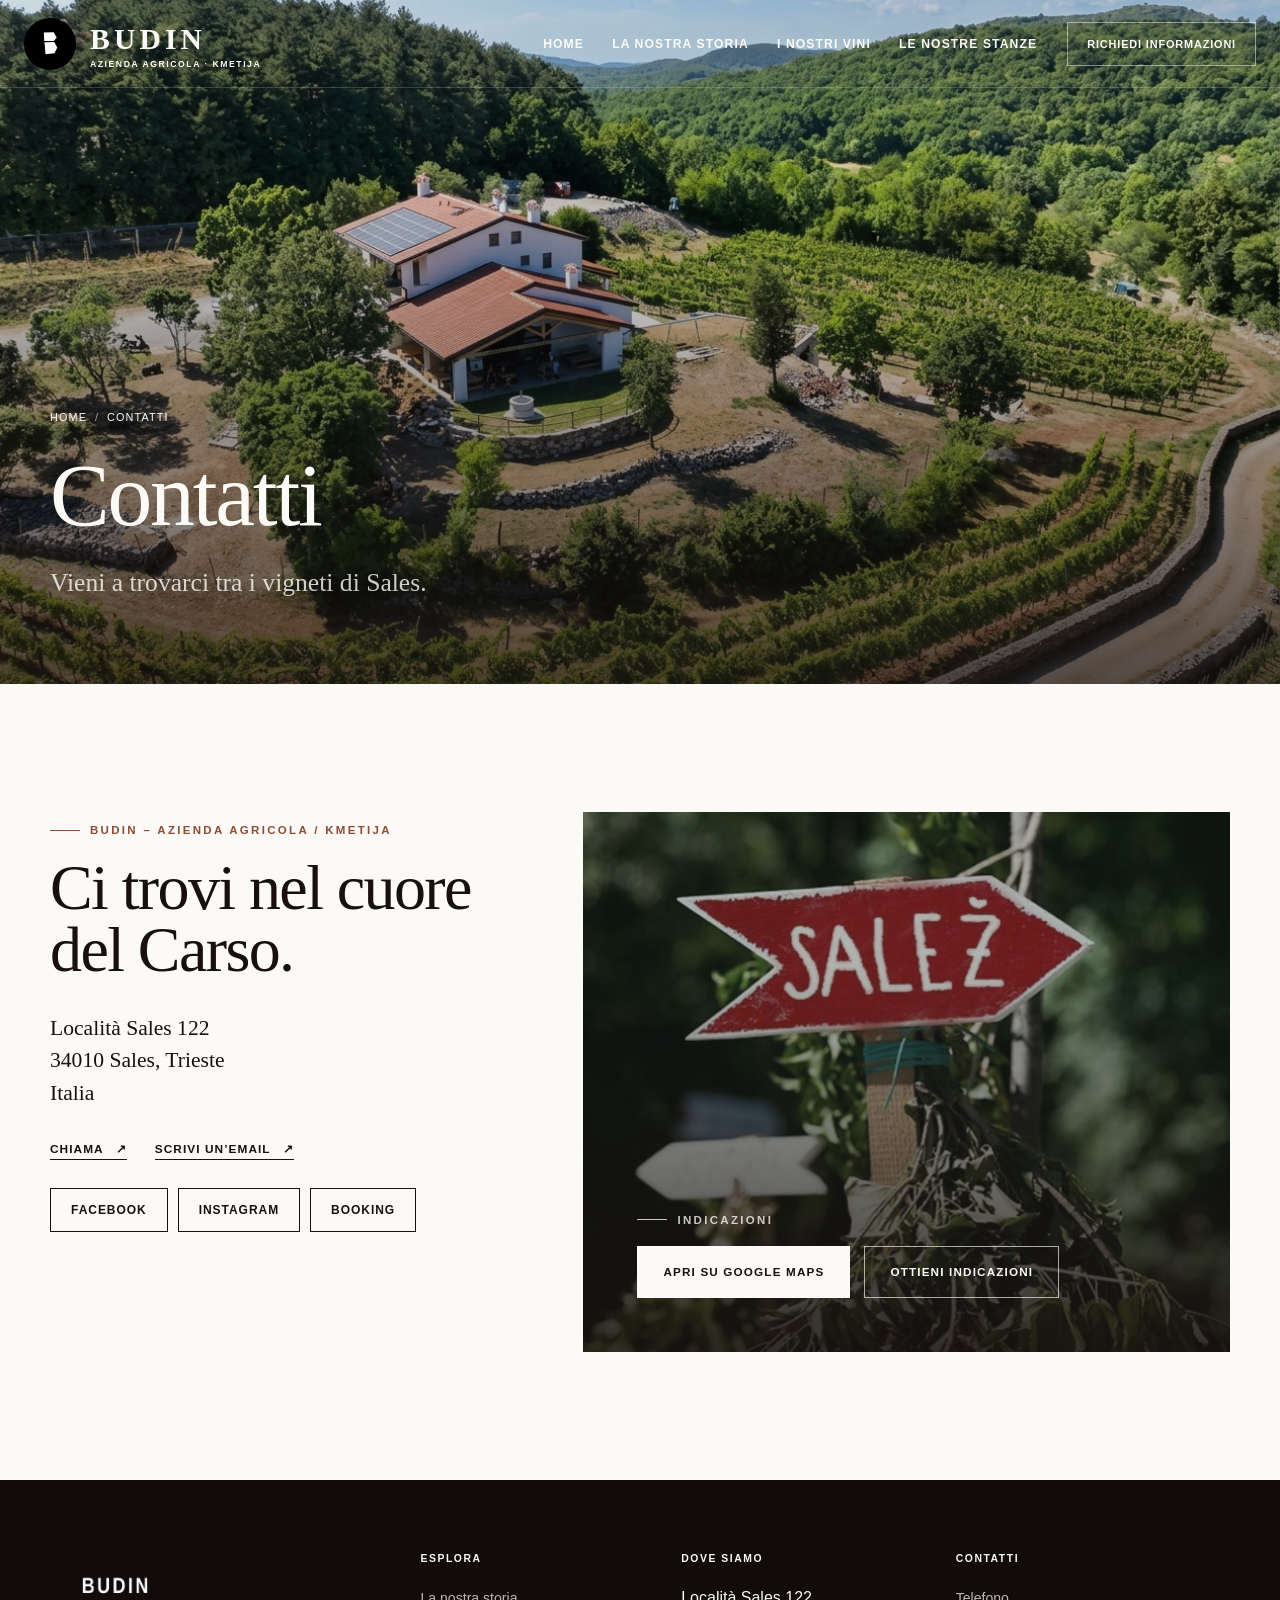
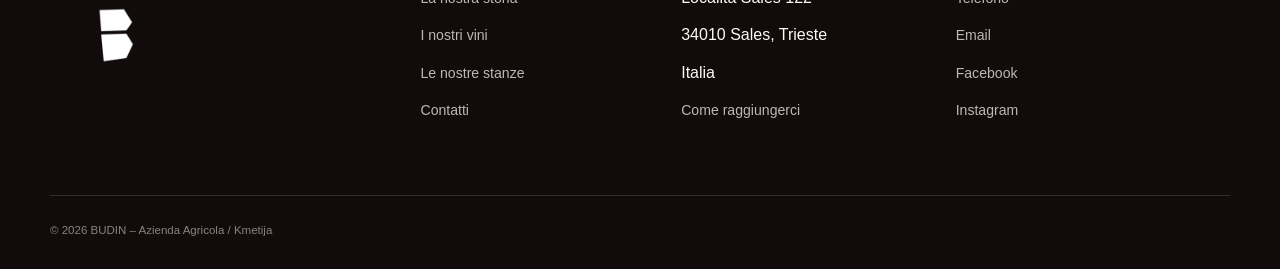
==== commit 1f045038: "Update contatti.html" ====
--- a/contatti.html
+++ b/contatti.html
@@ -252,8 +252,15 @@
   </main>
   <footer class="site-footer">
     <div class="container footer-grid">
-      <div class="footer-brand"><a href="index.html"><strong>BUDIN</strong><span>Azienda Agricola · Kmetija</span></a>
+      <!-- <div class="footer-brand"><a href="index.html"><strong>BUDIN</strong><span>Azienda Agricola · Kmetija</span></a>
         <p>Vino, terra e ospitalità nel Carso.</p>
+      </div> -->
+      <div class="footer-brand">
+
+        <a href="index.html" class="footer-logo" aria-label="Budin - Torna alla home">
+          <img src="assets/logo/budin-logo.png" alt="BUDIN - Azienda Agricola / Kmetija">
+        </a>
+
       </div>
       <div class="footer-col">
         <h2>Esplora</h2>
@@ -293,4 +300,4 @@
   <script src="js/main.js"></script>
 </body>
 
-</html>+</html>
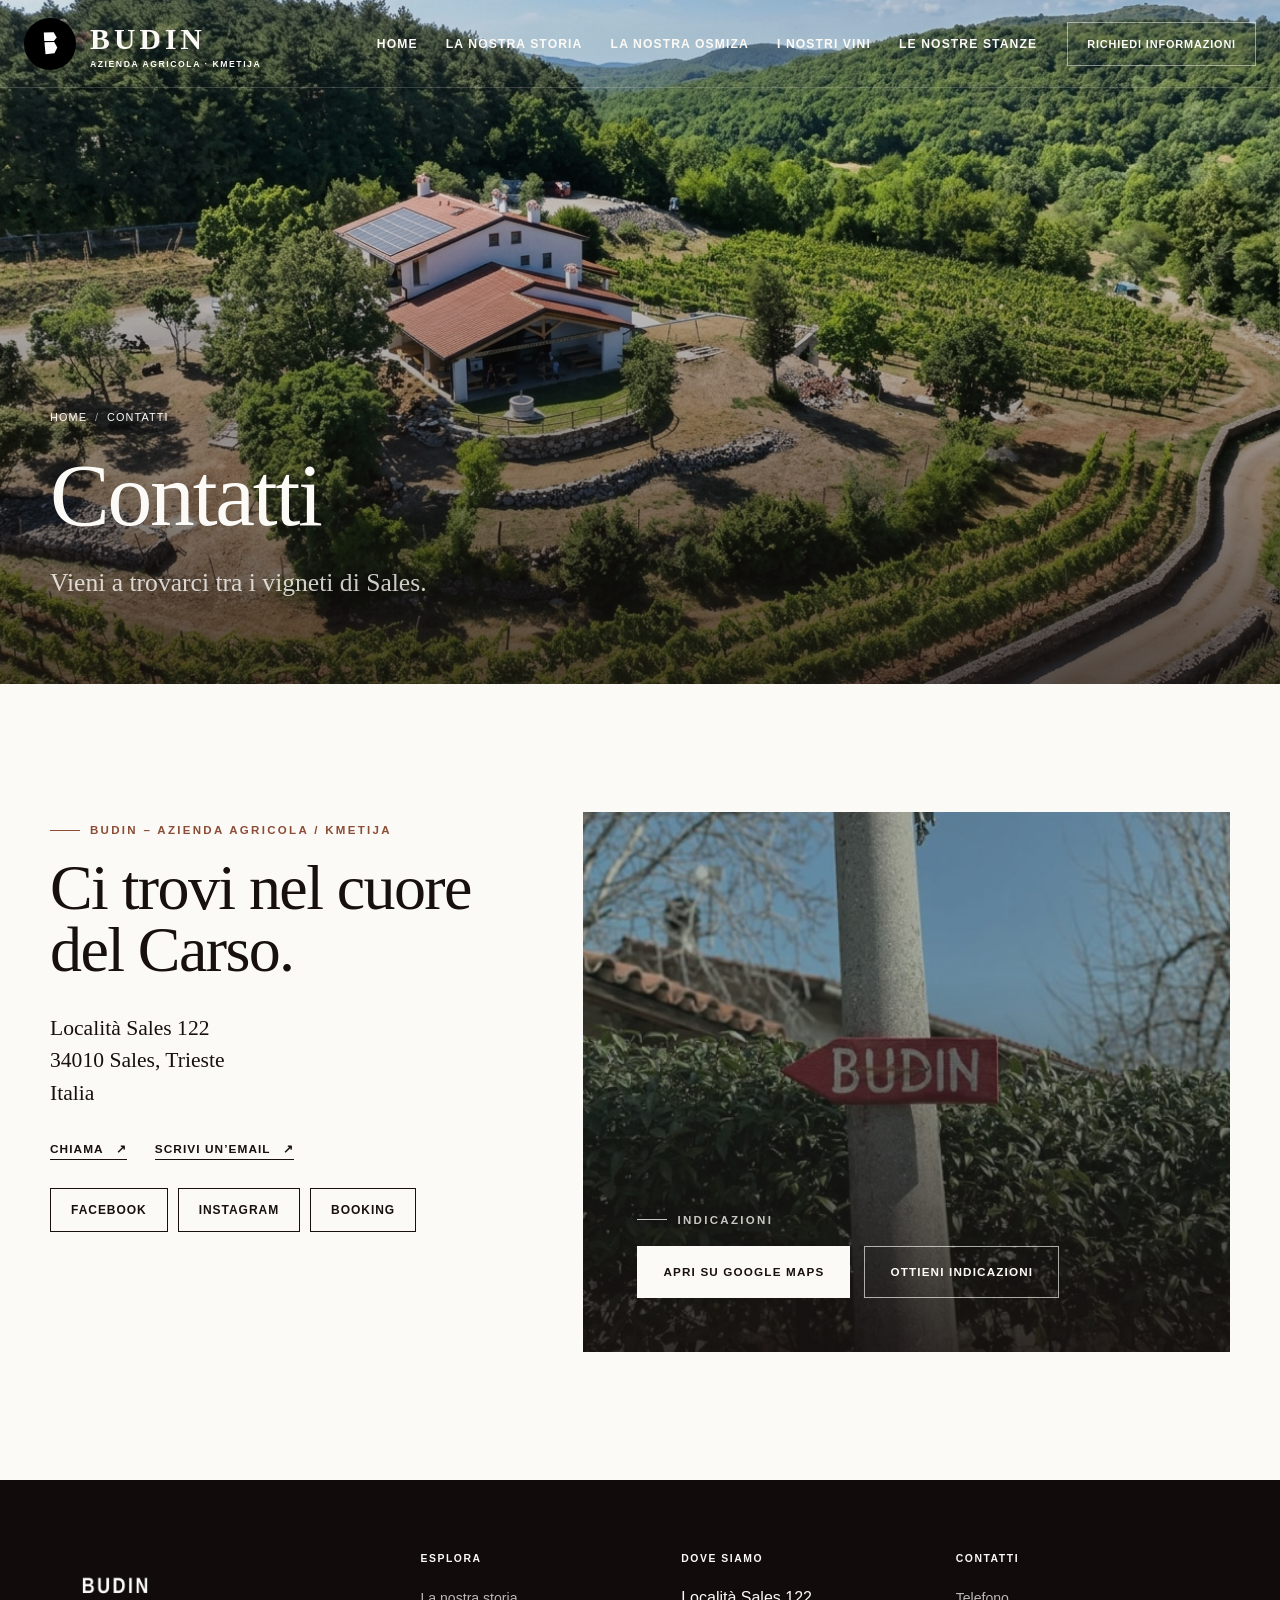
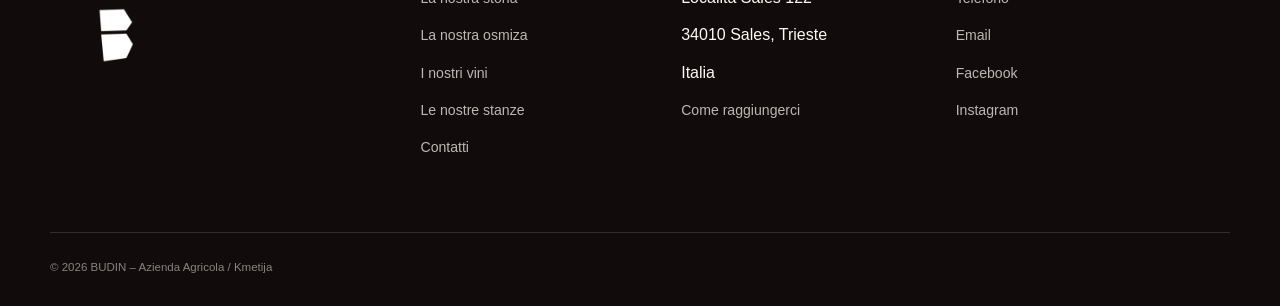
==== commit f2419515: "first commit" ====
--- a/contatti.html
+++ b/contatti.html
@@ -87,14 +87,14 @@
       <nav class="main-nav" id="main-menu" aria-label="Navigazione principale">
         <a href="index.html" data-page="index.html">Home</a>
         <a href="storia.html" data-page="storia.html">La nostra storia</a>
+        <a href="osmiza.html" data-page="osmiza.html">La nostra osmiza</a>
         <a href="vini.html" data-page="vini.html">I nostri vini</a>
         <a href="stanze.html" data-page="stanze.html">Le nostre stanze</a>
         <a class="btn mobile-only" href="contatti.html">Richiedi informazioni</a>
       </nav>
       <a class="header-cta" href="contatti.html">Richiedi informazioni</a>
-      <button class="menu-toggle" type="button" aria-expanded="false" aria-controls="main-menu" aria-label="Apri menu">
-        <span></span>
-      </button>
+      <button class="menu-toggle" type="button" aria-expanded="false" aria-controls="main-menu"
+        aria-label="Apri menu"><span></span></button>
     </div>
   </header>
   <section class="inner-hero">
@@ -266,6 +266,7 @@
         <h2>Esplora</h2>
         <ul>
           <li><a href="storia.html">La nostra storia</a></li>
+          <li><a href="osmiza.html">La nostra osmiza</a></li>
           <li><a href="vini.html">I nostri vini</a></li>
           <li><a href="stanze.html">Le nostre stanze</a></li>
           <li><a href="contatti.html">Contatti</a></li>
@@ -300,4 +301,4 @@
   <script src="js/main.js"></script>
 </body>
 
-</html>
+</html>
--- a/css/style.css
+++ b/css/style.css
@@ -582,21 +582,25 @@
     letter-spacing: .12em;
   }
 
-  .main-nav > a:nth-of-type(1)::before {
-    content: "01";
-  }
-
-  .main-nav > a:nth-of-type(2)::before {
-    content: "02";
-  }
-
-  .main-nav > a:nth-of-type(3)::before {
-    content: "03";
-  }
-
-  .main-nav > a:nth-of-type(4)::before {
-    content: "04";
-  }
+.main-nav > a:nth-of-type(1):not(.btn)::before {
+  content: "01";
+}
+
+.main-nav > a:nth-of-type(2):not(.btn)::before {
+  content: "02";
+}
+
+.main-nav > a:nth-of-type(3):not(.btn)::before {
+  content: "03";
+}
+
+.main-nav > a:nth-of-type(4):not(.btn)::before {
+  content: "04";
+}
+
+.main-nav > a:nth-of-type(5):not(.btn)::before {
+  content: "05";
+}
 
 
   /* =========================
@@ -621,22 +625,29 @@
     transform: translateY(0);
   }
 
-  .main-nav.is-open > a:nth-of-type(1) {
-    transition-delay: .08s;
-  }
-
-  .main-nav.is-open > a:nth-of-type(2) {
-    transition-delay: .13s;
-  }
-
-  .main-nav.is-open > a:nth-of-type(3) {
-    transition-delay: .18s;
-  }
-
-  .main-nav.is-open > a:nth-of-type(4) {
-    transition-delay: .23s;
-  }
-
+.main-nav.is-open > a:nth-of-type(1):not(.btn) {
+  transition-delay: .06s;
+}
+
+.main-nav.is-open > a:nth-of-type(2):not(.btn) {
+  transition-delay: .10s;
+}
+
+.main-nav.is-open > a:nth-of-type(3):not(.btn) {
+  transition-delay: .14s;
+}
+
+.main-nav.is-open > a:nth-of-type(4):not(.btn) {
+  transition-delay: .18s;
+}
+
+.main-nav.is-open > a:nth-of-type(5):not(.btn) {
+  transition-delay: .22s;
+}
+
+.main-nav.is-open .mobile-only.btn {
+  transition-delay: .27s;
+}
 
   /* =========================
      CTA MOBILE
@@ -1100,3 +1111,2628 @@
   }
 }
 
+/* =========================================================
+   BUDIN — MOBILE REFINEMENT
+   Inserire alla fine di style.css
+   ========================================================= */
+
+@media (max-width: 640px) {
+
+  /* -------------------------------------------------------
+     BASE E SPAZIATURE
+     ------------------------------------------------------- */
+
+  :root {
+    --container: calc(100vw - 32px);
+    --header-h: 72px;
+  }
+
+  body {
+    font-size: .95rem;
+    line-height: 1.65;
+  }
+
+  .container,
+  .narrow {
+    width: var(--container);
+  }
+
+  .section {
+    padding-block: 68px;
+  }
+
+  .section--compact {
+    padding-block: 54px;
+  }
+
+  .section-heading {
+    gap: 18px;
+    margin-bottom: 38px;
+  }
+
+  .section-heading h2 {
+    max-width: 100%;
+    font-size: clamp(2.3rem, 11vw, 3.45rem);
+    line-height: 1;
+  }
+
+  .section-heading p {
+    max-width: 100%;
+    line-height: 1.65;
+  }
+
+  .eyebrow {
+    margin-bottom: 14px;
+    gap: 8px;
+    font-size: .65rem;
+    letter-spacing: .16em;
+  }
+
+  .eyebrow::before {
+    width: 22px;
+  }
+
+
+  /* -------------------------------------------------------
+     HERO
+     ------------------------------------------------------- */
+
+  .hero {
+    min-height: 100svh;
+  }
+
+  .hero__media img {
+    object-position: 58% center;
+  }
+
+  .hero__overlay {
+    background:
+      linear-gradient(
+        0deg,
+        rgba(23, 16, 15, .82) 0%,
+        rgba(23, 16, 15, .45) 58%,
+        rgba(23, 16, 15, .18) 100%
+      );
+  }
+
+  .hero__content {
+    width: var(--container);
+    padding:
+      calc(var(--header-h) + 80px)
+      0
+      60px;
+  }
+
+  .hero h1 {
+    max-width: 100%;
+    font-size: clamp(2.8rem, 14vw, 4.5rem);
+    line-height: .94;
+    overflow-wrap: break-word;
+  }
+
+  .hero__intro {
+    max-width: 100%;
+    margin: 22px 0 28px;
+    font-size: .95rem;
+    line-height: 1.65;
+  }
+
+  .hero .btn-row {
+    display: grid;
+    grid-template-columns: 1fr;
+    gap: 10px;
+  }
+
+  .hero .btn {
+    width: 100%;
+  }
+
+
+  /* -------------------------------------------------------
+     HERO PAGINE INTERNE
+     ------------------------------------------------------- */
+
+  .inner-hero {
+    min-height: 72svh;
+  }
+
+  .inner-hero__content {
+    padding:
+      calc(var(--header-h) + 70px)
+      0
+      44px;
+  }
+
+  .inner-hero h1 {
+    font-size: clamp(2.8rem, 14vw, 4.4rem);
+    line-height: .94;
+  }
+
+  .inner-hero p {
+    margin-top: 17px;
+    font-size: 1.15rem;
+    line-height: 1.35;
+  }
+
+  .breadcrumb {
+    margin-bottom: 18px;
+    font-size: .6rem;
+  }
+
+
+  /* =======================================================
+     CATALOGO VINI
+     ======================================================= */
+
+  .filter-bar {
+    display: flex;
+    flex-wrap: nowrap;
+
+    width: calc(100% + 16px);
+    margin: 0 -8px 28px;
+    padding: 0 8px 8px;
+
+    gap: 8px;
+
+    overflow-x: auto;
+    overscroll-behavior-inline: contain;
+    scroll-snap-type: inline proximity;
+    scrollbar-width: none;
+  }
+
+  .filter-bar::-webkit-scrollbar {
+    display: none;
+  }
+
+  .filter-btn {
+    min-width: max-content;
+    min-height: 42px;
+
+    padding-inline: 16px;
+
+    flex: 0 0 auto;
+    scroll-snap-align: start;
+
+    font-size: .63rem;
+    letter-spacing: .07em;
+  }
+
+  .wine-grid {
+    grid-template-columns: 1fr;
+    gap: 20px;
+  }
+
+  .wine-card {
+    display: grid;
+    grid-template-columns: minmax(118px, 37%) minmax(0, 1fr);
+
+    min-height: 260px;
+
+    overflow: hidden;
+
+    border-color: rgba(23, 16, 15, .12);
+    background: #fff;
+
+    box-shadow: 0 12px 34px rgba(23, 16, 15, .07);
+  }
+
+  .wine-card__image {
+    min-height: 100%;
+  }
+
+  .wine-card__image picture {
+    display: block;
+    width: 100%;
+    height: 100%;
+  }
+
+  .wine-card__image img {
+    width: 100%;
+    height: 100%;
+
+    aspect-ratio: auto;
+    object-fit: cover;
+
+    transform: none;
+  }
+
+  /* Niente effetto zoom sui dispositivi touch */
+
+  .wine-card:hover .wine-card__image img {
+    transform: none;
+  }
+
+  .wine-card__body {
+    min-width: 0;
+    padding: 22px 18px;
+
+    justify-content: center;
+  }
+
+  .wine-card__category {
+    margin-bottom: 7px;
+
+    font-size: .58rem;
+    letter-spacing: .11em;
+  }
+
+  .wine-card h3 {
+    margin-bottom: 11px;
+
+    font-size: clamp(1.75rem, 8vw, 2.35rem);
+    line-height: 1;
+  }
+
+  .wine-card__description {
+    display: -webkit-box;
+
+    margin-bottom: 0;
+
+    overflow: hidden;
+
+    color: #665c56;
+
+    font-size: .82rem;
+    line-height: 1.5;
+
+    -webkit-box-orient: vertical;
+    -webkit-line-clamp: 4;
+  }
+
+  .wine-card__availability {
+    margin: 13px 0 15px;
+    padding-top: 12px;
+
+    font-size: .7rem;
+    line-height: 1.4;
+  }
+
+  .wine-card__actions {
+    display: grid;
+    grid-template-columns: 1fr;
+    gap: 7px;
+  }
+
+  .wine-card__actions .btn {
+    width: 100%;
+    min-height: 42px;
+
+    padding-inline: 10px;
+
+    font-size: .58rem;
+    letter-spacing: .07em;
+  }
+
+  .catalog-note {
+    margin-top: 25px;
+    padding: 17px 18px;
+
+    font-size: .8rem;
+    line-height: 1.55;
+  }
+
+
+  /* -------------------------------------------------------
+     VINI IN EVIDENZA DELLA HOME
+     ------------------------------------------------------- */
+
+  .featured-wines {
+    grid-template-columns: 1fr;
+    gap: 14px;
+  }
+
+  .wine-teaser {
+    min-height: 0;
+    aspect-ratio: 4 / 5;
+  }
+
+  .wine-teaser img {
+    transform: none;
+  }
+
+  .wine-teaser:hover img {
+    transform: none;
+  }
+
+  .wine-teaser__copy {
+    padding: 24px 21px;
+  }
+
+  .wine-teaser__copy h3 {
+    margin-bottom: 10px;
+    font-size: 2rem;
+  }
+
+  .wine-teaser__copy p {
+    min-height: 0;
+    margin-bottom: 0;
+
+    font-size: .82rem;
+    line-height: 1.55;
+  }
+
+
+  /* =======================================================
+     STANZE
+     ======================================================= */
+
+  .room-list {
+    gap: 22px;
+  }
+
+  .room-card {
+    display: flex;
+    flex-direction: column;
+
+    overflow: hidden;
+
+    box-shadow: 0 12px 34px rgba(23, 16, 15, .06);
+  }
+
+  .room-card:nth-child(even) .room-card__media {
+    order: 0;
+  }
+
+  .room-card__media {
+    width: 100%;
+  }
+
+  .room-card__media picture {
+    display: block;
+  }
+
+  .room-card__media img {
+    width: 100%;
+    height: auto;
+    min-height: 0;
+
+    aspect-ratio: 4 / 3;
+    object-fit: cover;
+  }
+
+  .room-card__body {
+    padding: 28px 22px 25px;
+  }
+
+  .room-card__body h3 {
+    font-size: clamp(2rem, 9vw, 2.8rem);
+    line-height: 1;
+  }
+
+  .room-card__body > p:not(.eyebrow):not(.room-note) {
+    margin-top: 16px;
+
+    font-size: .9rem;
+    line-height: 1.65;
+  }
+
+  .room-features {
+    gap: 6px;
+    margin: 7px 0 22px;
+  }
+
+  .room-features li {
+    padding: 6px 9px;
+
+    font-size: .67rem;
+    line-height: 1.4;
+  }
+
+  .room-note {
+    margin-bottom: 20px;
+
+    font-size: .68rem;
+    line-height: 1.5;
+  }
+
+  .room-card__actions {
+    display: grid;
+    grid-template-columns: 1fr;
+    gap: 9px;
+
+    margin-top: 20px;
+  }
+
+  .room-card__actions .btn {
+    width: 100%;
+    min-height: 48px;
+  }
+
+
+  /* -------------------------------------------------------
+     GALLERIA STANZE
+     ------------------------------------------------------- */
+
+  .gallery-grid {
+    display: grid;
+    grid-template-columns: 1fr 1fr;
+    grid-auto-rows: 170px;
+    gap: 8px;
+  }
+
+  .gallery-item:nth-child(n) {
+    grid-column: auto;
+    grid-row: auto;
+  }
+
+  .gallery-item:first-child {
+    grid-column: 1 / -1;
+    grid-row: span 2;
+  }
+
+  .gallery-item:first-child img {
+    min-height: 348px;
+  }
+
+  .gallery-item::after {
+    right: 10px;
+    bottom: 10px;
+
+    width: 34px;
+    height: 34px;
+
+    font-size: 1.15rem;
+  }
+
+
+  /* =======================================================
+     STORIA
+     ======================================================= */
+
+  .story-layout {
+    gap: 38px;
+  }
+
+  .story-layout__media {
+    position: static;
+  }
+
+  .story-layout__media img {
+    aspect-ratio: 4 / 5;
+  }
+
+  .story-layout__copy .lead {
+    margin-bottom: 26px;
+
+    font-size: 1.4rem;
+    line-height: 1.35;
+  }
+
+  .story-layout__copy p:not(.lead) {
+    font-size: .92rem;
+  }
+
+  .pullquote {
+    margin: 35px 0;
+    padding: 25px 0 25px 21px;
+
+    font-size: 1.55rem;
+  }
+
+  .timeline {
+    gap: 0;
+    margin-top: 46px;
+  }
+
+  .timeline__item {
+    padding: 28px 0 25px 22px;
+  }
+
+  .timeline__item::before {
+    top: 33px;
+    left: 0;
+  }
+
+  .timeline__year {
+    margin-bottom: 8px;
+    font-size: 1.7rem;
+  }
+
+
+  /* =======================================================
+     FORM
+     ======================================================= */
+
+  .request-wrap {
+    gap: 35px;
+  }
+
+  .request-intro {
+    position: static;
+  }
+
+  .form {
+    grid-template-columns: 1fr;
+    gap: 16px;
+  }
+
+  .field,
+  .field--full,
+  .check-field,
+  .form-actions,
+  .form-status {
+    grid-column: 1;
+  }
+
+  .field input,
+  .field select,
+  .field textarea {
+    min-height: 52px;
+    padding: 13px 14px;
+
+    font-size: 16px;
+  }
+
+  /*
+   * 16px evita lo zoom automatico di Safari iOS
+   * quando l'utente seleziona un campo.
+   */
+
+  .field textarea {
+    min-height: 135px;
+  }
+
+  .check-field {
+    grid-template-columns: 25px 1fr;
+    font-size: .8rem;
+  }
+
+  .check-field input {
+    width: 20px;
+    height: 20px;
+  }
+
+  .form-actions {
+    display: grid;
+    grid-template-columns: 1fr;
+  }
+
+  .form-actions .btn {
+    width: 100%;
+  }
+
+
+  /* =======================================================
+     CONTATTI
+     ======================================================= */
+
+  .contact-grid {
+    gap: 42px;
+  }
+
+  .contact-details address {
+    font-size: 1.2rem;
+  }
+
+  .contact-direct {
+    width: 100%;
+
+    flex-direction: column;
+    align-items: flex-start;
+
+    gap: 14px;
+  }
+
+  .contact-direct .text-link {
+    min-height: 38px;
+  }
+
+  .contact-social {
+    display: grid;
+    grid-template-columns: repeat(3, minmax(0, 1fr));
+
+    width: 100%;
+    gap: 6px;
+  }
+
+  .social-btn {
+    width: 100%;
+    min-width: 0;
+    min-height: 44px;
+
+    padding: 0 5px;
+
+    font-size: .58rem;
+    letter-spacing: .025em;
+  }
+
+  .map-card {
+    min-height: 430px;
+  }
+
+  .map-card__content {
+    padding: 25px 22px;
+  }
+
+
+  /* =======================================================
+     MODAL VINI
+     ======================================================= */
+
+  .modal {
+    align-items: end;
+    padding: 0;
+  }
+
+  .modal__overlay {
+    backdrop-filter: blur(3px);
+  }
+
+  .modal__dialog {
+    width: 100%;
+    max-height: 94svh;
+
+    border-radius: 18px 18px 0 0;
+
+    overscroll-behavior: contain;
+  }
+
+  .modal__close {
+    position: sticky;
+    z-index: 5;
+
+    top: 10px;
+    float: right;
+
+    width: 44px;
+    height: 44px;
+
+    margin: 10px 10px -54px 0;
+  }
+
+  .wine-modal__grid {
+    display: block;
+    min-height: 0;
+  }
+
+  .wine-modal__image {
+    min-height: 0;
+  }
+
+  .wine-modal__image img {
+    width: 100%;
+    height: auto;
+    max-height: 42svh;
+
+    aspect-ratio: 4 / 3;
+
+    object-fit: cover;
+  }
+
+  .wine-modal__copy {
+    padding: 27px 22px 32px;
+  }
+
+  .wine-modal__copy h2 {
+    margin-bottom: 17px;
+
+    font-size: clamp(2.5rem, 12vw, 3.5rem);
+  }
+
+  .wine-modal__copy p {
+    font-size: .88rem;
+    line-height: 1.6;
+  }
+
+  .modal-meta {
+    margin: 14px 0 22px;
+    padding: 15px 0;
+  }
+
+  .wine-modal__copy .btn {
+    width: 100%;
+  }
+
+
+  /* =======================================================
+     FOOTER
+     ======================================================= */
+
+  .site-footer {
+    padding: 56px 0 24px;
+  }
+
+  .footer-grid {
+    grid-template-columns: 1fr;
+    gap: 34px;
+
+    padding-bottom: 42px;
+
+    text-align: center;
+  }
+
+  .footer-brand,
+  .footer-col {
+    display: flex;
+    flex-direction: column;
+    align-items: center;
+  }
+
+  .footer-brand p {
+    max-width: 250px;
+    margin-top: 20px;
+  }
+
+  .footer-col h2 {
+    margin-bottom: 13px;
+  }
+
+  .footer-col li {
+    margin-bottom: 8px;
+  }
+
+  .footer-bottom {
+    flex-direction: column;
+    align-items: center;
+
+    gap: 13px;
+
+    text-align: center;
+  }
+
+
+  /* -------------------------------------------------------
+     TOUCH: DISABILITA EFFETTI HOVER INUTILI
+     ------------------------------------------------------- */
+
+  @media (hover: none) {
+    .btn:hover,
+    .social-btn:hover,
+    .wine-teaser:hover img,
+    .wine-card:hover .wine-card__image img,
+    .gallery-item:hover img {
+      transform: none;
+    }
+  }
+}
+
+@media (max-width: 389px) {
+
+  :root {
+    --container: calc(100vw - 24px);
+  }
+
+  /* Card vini verticali sui telefoni molto piccoli */
+
+  .wine-card {
+    display: flex;
+    flex-direction: column;
+
+    min-height: 0;
+  }
+
+  .wine-card__image {
+    width: 100%;
+  }
+
+  .wine-card__image img {
+    width: 100%;
+    height: auto;
+
+    aspect-ratio: 16 / 11;
+    object-fit: cover;
+  }
+
+  .wine-card__body {
+    padding: 22px 19px;
+  }
+
+  .wine-card__description {
+    display: block;
+    overflow: visible;
+
+    font-size: .85rem;
+
+    -webkit-line-clamp: initial;
+  }
+
+  .wine-card__actions {
+    grid-template-columns: 1fr;
+  }
+
+  /* Galleria su una sola colonna */
+
+  .gallery-grid {
+    grid-template-columns: 1fr;
+    grid-auto-rows: 210px;
+  }
+
+  .gallery-item:first-child {
+    grid-column: auto;
+    grid-row: auto;
+  }
+
+  .gallery-item:first-child img {
+    min-height: 0;
+  }
+
+  /* Social: due sopra, Booking largo sotto */
+
+  .contact-social {
+    grid-template-columns: 1fr 1fr;
+  }
+
+  .contact-social [data-booking] {
+    grid-column: 1 / -1;
+  }
+}
+
+@media (max-width: 640px) {
+
+  /* ================================
+     WINE CARDS MOBILE
+     ================================ */
+
+  .wine-grid {
+    display: grid;
+    grid-template-columns: 1fr;
+    gap: 22px;
+  }
+
+  .wine-card {
+    display: flex;
+    flex-direction: column;
+
+    width: 100%;
+    min-width: 0;
+    min-height: 0;
+
+    overflow: hidden;
+
+    background: #fff;
+    border: 1px solid rgba(23, 16, 15, .12);
+
+    box-shadow:
+      0 12px 32px rgba(23, 16, 15, .07);
+  }
+
+
+  /* IMMAGINE */
+
+  .wine-card__image {
+    position: relative;
+
+    width: 100%;
+    height: auto;
+    min-height: 0;
+
+    flex: none;
+
+    overflow: hidden;
+
+    background: #e7e0d4;
+  }
+
+  .wine-card__image picture {
+    display: block;
+    width: 100%;
+  }
+
+  .wine-card__image img {
+    display: block;
+
+    width: 100%;
+    height: auto;
+
+    aspect-ratio: 16 / 11;
+
+    object-fit: cover;
+
+    transform: none;
+  }
+
+  .wine-card:hover .wine-card__image img {
+    transform: none;
+  }
+
+
+  /* CONTENUTO */
+
+  .wine-card__body {
+    display: flex;
+    flex-direction: column;
+
+    width: 100%;
+    min-width: 0;
+
+    padding: 24px 22px 22px;
+  }
+
+  .wine-card__category {
+    display: block;
+
+    margin: 0 0 8px;
+
+    color: var(--earth);
+
+    font-size: .62rem;
+    font-weight: 700;
+
+    letter-spacing: .12em;
+    text-transform: uppercase;
+  }
+
+  .wine-card h3 {
+    margin: 0 0 15px;
+
+    font-size: clamp(2rem, 10vw, 2.8rem);
+    line-height: .98;
+  }
+
+
+  /* Descrizione SEMPRE visibile */
+
+  .wine-card__description {
+    display: block;
+
+    flex: none;
+
+    width: 100%;
+
+    margin: 0 0 18px;
+
+    overflow: visible;
+
+    color: #665c56;
+
+    font-size: .9rem;
+    line-height: 1.65;
+
+    -webkit-line-clamp: unset;
+    -webkit-box-orient: initial;
+  }
+
+
+  /* PREZZO / DISPONIBILITÀ */
+
+  .wine-card__availability {
+    display: block;
+
+    width: 100%;
+
+    margin: 0 0 20px;
+    padding: 15px 0 0;
+
+    border-top: 1px solid var(--line);
+
+    color: var(--ink);
+
+    font-size: .76rem;
+    font-weight: 700;
+
+    line-height: 1.45;
+  }
+
+
+  /* PULSANTI */
+
+  .wine-card__actions {
+    display: grid;
+
+    grid-template-columns: 1fr 1fr;
+
+    width: 100%;
+
+    gap: 8px;
+
+    margin-top: auto;
+  }
+
+  .wine-card__actions .btn {
+    display: flex;
+
+    width: 100%;
+    min-width: 0;
+    min-height: 48px;
+
+    padding: 10px 12px;
+
+    font-size: .60rem;
+    line-height: 1.25;
+
+    letter-spacing: .06em;
+
+    white-space: normal;
+  }
+
+}
+
+@media (max-width: 389px) {
+
+  .wine-card__image img {
+    aspect-ratio: 4 / 3;
+  }
+
+  .wine-card__body {
+    padding: 22px 18px 20px;
+  }
+
+  .wine-card h3 {
+    font-size: 2.2rem;
+  }
+
+  .wine-card__description {
+    font-size: .86rem;
+  }
+
+  .wine-card__actions {
+    grid-template-columns: 1fr;
+  }
+
+  .wine-card__actions .btn {
+    min-height: 48px;
+  }
+
+}
+
+
+/* =========================================================
+   OSMIZA — STATO APERTURA
+   Versione chiara / sfondo bianco
+   ========================================================= */
+
+.status-section {
+  position: relative;
+  overflow: hidden;
+
+  background: #fff;
+  color: var(--ink);
+}
+
+.section-inner {
+  width: var(--container);
+  margin-inline: auto;
+}
+
+
+/* =========================================================
+   LAYOUT
+   ========================================================= */
+
+.status-layout {
+  display: grid;
+
+  grid-template-columns:
+    minmax(260px, .72fr)
+    minmax(0, 1.28fr);
+
+  gap: clamp(60px, 9vw, 130px);
+
+  align-items: center;
+}
+
+
+/* =========================================================
+   INTRO SINISTRA
+   ========================================================= */
+
+.status-intro {
+  max-width: 470px;
+}
+
+.status-intro .eyebrow {
+  margin-bottom: 18px;
+}
+
+.status-intro h2 {
+  margin-bottom: 28px;
+}
+
+.status-intro h2 em {
+  color: var(--wine);
+
+  font-weight: 500;
+  font-style: italic;
+}
+
+.status-intro > p:last-child {
+  max-width: 430px;
+
+  margin: 0;
+
+  color: var(--muted);
+
+  font-size: .94rem;
+  line-height: 1.75;
+}
+
+
+/* =========================================================
+   STATUS
+   ========================================================= */
+
+.live-status {
+  position: relative;
+
+  padding:
+    clamp(34px, 5vw, 58px)
+    clamp(28px, 5vw, 58px);
+
+  overflow: hidden;
+
+  background: var(--paper);
+  color: var(--ink);
+
+  border: 1px solid var(--line);
+
+  box-shadow:
+    0 18px 50px rgba(23, 16, 15, .06);
+
+  transition:
+    border-color .35s ease,
+    box-shadow .35s ease;
+}
+
+
+/* linea superiore */
+
+.live-status::before {
+  content: "";
+
+  position: absolute;
+
+  top: 0;
+  left: 0;
+
+  width: 100%;
+  height: 3px;
+
+  background: var(--champagne);
+
+  transition: background .35s ease;
+}
+
+
+/* Aperta */
+
+.live-status.is-open {
+  border-color: rgba(38, 53, 43, .20);
+}
+
+.live-status.is-open::before {
+  background: var(--vine);
+}
+
+
+/* Chiusa */
+
+.live-status.is-closed {
+  border-color: rgba(91, 31, 36, .17);
+}
+
+.live-status.is-closed::before {
+  background: var(--wine);
+}
+
+
+/* =========================================================
+   TOP
+   ========================================================= */
+
+.live-status__top {
+  display: flex;
+
+  align-items: center;
+  justify-content: space-between;
+
+  gap: 20px;
+
+  margin-bottom: 42px;
+}
+
+
+/* =========================================================
+   STATUS PILL
+   ========================================================= */
+
+.status-pill {
+  display: inline-flex;
+
+  align-items: center;
+
+  gap: 10px;
+
+  min-height: 34px;
+
+  padding: 0 13px;
+
+  border: 1px solid var(--line);
+
+  background: #fff;
+
+  color: var(--muted);
+
+  font-size: .61rem;
+  font-weight: 700;
+
+  letter-spacing: .1em;
+
+  text-transform: uppercase;
+}
+
+.status-pill i {
+  display: block;
+
+  width: 7px;
+  height: 7px;
+
+  flex: 0 0 7px;
+
+  border-radius: 50%;
+
+  background: var(--champagne);
+}
+
+
+/* Stato aperto */
+
+.live-status.is-open .status-pill {
+  border-color: rgba(38, 53, 43, .24);
+
+  color: var(--vine);
+}
+
+.live-status.is-open .status-pill i {
+  background: #52785a;
+
+  box-shadow:
+    0 0 0 5px rgba(82, 120, 90, .10);
+}
+
+
+/* Stato chiuso */
+
+.live-status.is-closed .status-pill {
+  border-color: rgba(91, 31, 36, .20);
+
+  color: var(--wine);
+}
+
+.live-status.is-closed .status-pill i {
+  background: var(--wine);
+
+  box-shadow:
+    0 0 0 5px rgba(91, 31, 36, .08);
+}
+
+
+/* =========================================================
+   ORA
+   ========================================================= */
+
+.live-clock {
+  color: var(--muted);
+
+  font-size: .60rem;
+  font-weight: 600;
+
+  letter-spacing: .08em;
+
+  text-transform: uppercase;
+}
+
+
+/* =========================================================
+   TESTI
+   ========================================================= */
+
+.live-status__kicker {
+  margin: 0 0 9px;
+
+  color: var(--earth);
+
+  font-size: .64rem;
+  font-weight: 700;
+
+  letter-spacing: .14em;
+
+  text-transform: uppercase;
+}
+
+
+.live-status h3 {
+  max-width: 650px;
+
+  margin: 0 0 20px;
+
+  color: var(--ink);
+
+  font-size: clamp(
+    2.8rem,
+    5vw,
+    4.8rem
+  );
+
+  line-height: .95;
+
+  letter-spacing: -.03em;
+}
+
+
+.live-status__message {
+  max-width: 620px;
+
+  margin: 0;
+
+  color: var(--muted);
+
+  font-family: var(--serif);
+
+  font-size: clamp(
+    1.1rem,
+    1.8vw,
+    1.4rem
+  );
+
+  line-height: 1.5;
+}
+
+
+/* Le date importanti */
+
+.live-status__message strong {
+  color: var(--wine);
+
+  font-weight: 600;
+}
+
+
+/* =========================================================
+   INFORMAZIONI: OGGI / PROSSIMO CAMBIO
+   ========================================================= */
+
+.live-status__meta {
+  display: grid;
+
+  grid-template-columns:
+    repeat(2, minmax(0, 1fr));
+
+  margin: 34px 0 30px;
+
+  border-top: 1px solid var(--line);
+  border-bottom: 1px solid var(--line);
+}
+
+
+.live-status__meta > div {
+  padding: 20px 20px 20px 0;
+}
+
+
+.live-status__meta > div + div {
+  padding-left: 24px;
+
+  border-left: 1px solid var(--line);
+}
+
+
+.live-status__meta span {
+  display: block;
+
+  margin-bottom: 6px;
+
+  color: var(--muted);
+
+  font-size: .58rem;
+  font-weight: 700;
+
+  letter-spacing: .11em;
+
+  text-transform: uppercase;
+}
+
+
+.live-status__meta strong {
+  display: block;
+
+  color: var(--ink);
+
+  font-family: var(--serif);
+
+  font-size: clamp(
+    1.1rem,
+    2vw,
+    1.45rem
+  );
+
+  font-weight: 500;
+
+  line-height: 1.3;
+}
+
+
+/* =========================================================
+   PULSANTI
+   ========================================================= */
+
+.live-status__actions {
+  display: flex;
+
+  flex-wrap: wrap;
+
+  gap: 10px;
+}
+
+
+/*
+ * Compatibile con il tuo HTML attuale:
+ *
+ * class="button button--light"
+ */
+
+.live-status .button {
+  display: inline-flex;
+
+  align-items: center;
+  justify-content: center;
+
+  min-height: 50px;
+
+  padding: 0 22px;
+
+  border: 1px solid var(--ink);
+
+  font-size: .65rem;
+  font-weight: 700;
+
+  letter-spacing: .09em;
+
+  text-align: center;
+  text-transform: uppercase;
+
+  transition:
+    background .25s ease,
+    color .25s ease,
+    border-color .25s ease,
+    transform .25s ease;
+}
+
+
+/* CTA principale */
+
+.live-status .button--light {
+  background: var(--ink);
+  border-color: var(--ink);
+
+  color: var(--paper);
+}
+
+
+.live-status .button--light:hover {
+  background: var(--wine);
+  border-color: var(--wine);
+
+  color: var(--paper);
+
+  transform: translateY(-2px);
+}
+
+
+/* CTA secondaria */
+
+.live-status .button--ghost-light {
+  background: transparent;
+
+  border-color: var(--ink);
+
+  color: var(--ink);
+}
+
+
+.live-status .button--ghost-light:hover {
+  background: var(--ink);
+
+  color: var(--paper);
+
+  transform: translateY(-2px);
+}
+
+
+/* =========================================================
+   STATO APERTO — PICCOLO ACCENTO
+   ========================================================= */
+
+.live-status.is-open .live-status__kicker {
+  color: var(--vine);
+}
+
+.live-status.is-open
+.live-status__message strong {
+  color: var(--vine);
+}
+
+
+/* =========================================================
+   TABLET
+   ========================================================= */
+
+@media (max-width: 900px) {
+
+  .status-layout {
+    grid-template-columns: 1fr;
+
+    gap: 42px;
+  }
+
+  .status-intro {
+    max-width: 650px;
+  }
+
+  .status-intro h2 br {
+    display: none;
+  }
+
+}
+
+
+/* =========================================================
+   MOBILE
+   ========================================================= */
+
+@media (max-width: 640px) {
+
+  .status-section {
+    padding-block: 68px;
+  }
+
+
+  .status-layout {
+    gap: 30px;
+  }
+
+
+  /* Intro */
+
+  .status-intro h2 {
+    margin-bottom: 20px;
+
+    font-size: clamp(
+      2.5rem,
+      12vw,
+      3.5rem
+    );
+  }
+
+  .status-intro > p:last-child {
+    font-size: .88rem;
+
+    line-height: 1.65;
+  }
+
+
+  /* Status */
+
+  .live-status {
+    padding: 26px 21px 22px;
+
+    box-shadow:
+      0 12px 35px rgba(23, 16, 15, .06);
+  }
+
+
+  /* Riga superiore */
+
+  .live-status__top {
+    align-items: flex-start;
+
+    margin-bottom: 31px;
+
+    gap: 10px;
+  }
+
+
+  .status-pill {
+    min-height: 31px;
+
+    padding-inline: 10px;
+
+    font-size: .54rem;
+  }
+
+
+  .live-clock {
+    padding-top: 7px;
+
+    font-size: .52rem;
+
+    text-align: right;
+  }
+
+
+  /* Titolo */
+
+  .live-status__kicker {
+    font-size: .57rem;
+  }
+
+
+  .live-status h3 {
+    margin-bottom: 16px;
+
+    font-size: clamp(
+      2.35rem,
+      11vw,
+      3.2rem
+    );
+  }
+
+
+  .live-status__message {
+    font-size: 1rem;
+
+    line-height: 1.5;
+  }
+
+
+  /* Meta */
+
+  .live-status__meta {
+    grid-template-columns: 1fr;
+
+    margin:
+      26px
+      0
+      23px;
+  }
+
+
+  .live-status__meta > div {
+    padding: 16px 0;
+  }
+
+
+  .live-status__meta > div + div {
+    padding: 16px 0;
+
+    border-top: 1px solid var(--line);
+    border-left: 0;
+  }
+
+
+  .live-status__meta span {
+    font-size: .53rem;
+  }
+
+
+  .live-status__meta strong {
+    font-size: 1.18rem;
+  }
+
+
+  /* Pulsanti */
+
+  .live-status__actions {
+    display: grid;
+
+    grid-template-columns: 1fr;
+
+    gap: 8px;
+  }
+
+
+  .live-status .button {
+    width: 100%;
+
+    min-height: 50px;
+  }
+
+}
+
+/* =========================================================
+   PROSSIME APERTURE
+   ========================================================= */
+
+.openings-heading {
+  display: grid;
+
+  grid-template-columns:
+    minmax(0, 1fr)
+    minmax(280px, .65fr);
+
+  gap: 40px;
+
+  align-items: end;
+
+  margin-bottom: 50px;
+}
+
+.openings-heading .eyebrow {
+  grid-column: 1 / -1;
+
+  margin-bottom: -18px;
+}
+
+.openings-heading > p:not(.eyebrow) {
+  margin: 0;
+
+  color: var(--muted);
+}
+
+
+/* LISTA */
+
+.openings-list {
+  border-top: 1px solid var(--line);
+}
+
+
+.opening-item {
+  position: relative;
+
+  display: grid;
+
+  grid-template-columns:
+    55px
+    minmax(230px, 1fr)
+    minmax(170px, .5fr)
+    auto;
+
+  gap: 25px;
+
+  align-items: center;
+
+  min-height: 105px;
+
+  border-bottom: 1px solid var(--line);
+}
+
+
+/* NUMERO */
+
+.opening-item__number {
+  color: var(--earth);
+
+  font-size: .6rem;
+  font-weight: 700;
+
+  letter-spacing: .12em;
+}
+
+
+/* DATE */
+
+.opening-item__dates {
+  display: flex;
+
+  align-items: center;
+
+  gap: 18px;
+
+  font-family: var(--serif);
+
+  font-size: clamp(
+    1.6rem,
+    3vw,
+    2.4rem
+  );
+}
+
+.opening-item__dates i {
+  color: var(--champagne);
+
+  font-family: var(--sans);
+  font-size: 1.1rem;
+
+  font-style: normal;
+}
+
+
+/* ORARI */
+
+.opening-item__hours span {
+  display: block;
+
+  margin-bottom: 4px;
+
+  color: var(--muted);
+
+  font-size: .57rem;
+  font-weight: 700;
+
+  letter-spacing: .1em;
+
+  text-transform: uppercase;
+}
+
+.opening-item__hours strong {
+  font-family: var(--serif);
+
+  font-size: 1.15rem;
+  font-weight: 500;
+}
+
+
+/* BADGE */
+
+.opening-item__badge {
+  padding: 6px 9px;
+
+  background: var(--vine);
+
+  color: var(--paper);
+
+  font-size: .53rem;
+  font-weight: 700;
+
+  letter-spacing: .09em;
+
+  text-transform: uppercase;
+}
+
+
+/* PERIODO ATTUALE */
+
+.opening-item.is-current {
+  color: var(--vine);
+}
+
+.opening-item.is-current::before {
+  content: "";
+
+  position: absolute;
+
+  left: -18px;
+  top: 0;
+  bottom: 0;
+
+  width: 2px;
+
+  background: var(--vine);
+}
+
+
+/* EMPTY */
+
+.openings-empty {
+  padding: 30px 0;
+
+  color: var(--muted);
+}
+
+
+/* =========================================================
+   MOBILE
+   ========================================================= */
+
+@media (max-width: 640px) {
+
+  .openings-heading {
+    grid-template-columns: 1fr;
+
+    gap: 15px;
+
+    margin-bottom: 32px;
+  }
+
+  .openings-heading .eyebrow {
+    grid-column: auto;
+
+    margin-bottom: 3px;
+  }
+
+
+  .opening-item {
+    grid-template-columns:
+      25px
+      minmax(0, 1fr)
+      auto;
+
+    gap: 9px 12px;
+
+    padding: 19px 0;
+
+    min-height: 0;
+  }
+
+
+  .opening-item__number {
+    grid-row: 1 / 3;
+  }
+
+
+  .opening-item__dates {
+    gap: 8px;
+
+    font-size: clamp(
+      1.4rem,
+      7vw,
+      1.9rem
+    );
+  }
+
+
+  .opening-item__hours {
+    grid-column: 2;
+
+    display: flex;
+
+    align-items: center;
+
+    gap: 8px;
+  }
+
+
+  .opening-item__hours span {
+    margin: 0;
+
+    font-size: .51rem;
+  }
+
+
+  .opening-item__hours strong {
+    font-size: .95rem;
+  }
+
+
+  .opening-item__badge {
+    grid-column: 3;
+    grid-row: 1 / 3;
+
+    align-self: center;
+
+    padding: 5px 7px;
+
+    font-size: .48rem;
+  }
+
+
+  .opening-item.is-current::before {
+    left: -10px;
+  }
+
+}
+
+/* =========================================================
+   HOME — OSMIZA
+   ========================================================= */
+
+.home-osmiza {
+  display: grid;
+  grid-template-columns: 1.1fr .9fr;
+
+  width: 100%;
+  height: 480px;
+
+  overflow: hidden;
+
+  background: var(--wine);
+  color: var(--paper);
+}
+
+
+/* =========================================================
+   IMAGE
+   ========================================================= */
+
+.home-osmiza__media {
+  position: relative;
+
+  min-width: 0;
+  height: 100%;
+
+  overflow: hidden;
+
+  background: var(--ink);
+}
+
+.home-osmiza__media img {
+  display: block;
+
+  width: 100%;
+  height: 100%;
+
+  object-fit: cover;
+  object-position: center 55%;
+
+  transition: transform .8s var(--ease);
+}
+
+
+/* sfumatura molto leggera verso il contenuto */
+
+.home-osmiza__media::after {
+  content: "";
+
+  position: absolute;
+  inset: 0;
+
+  pointer-events: none;
+
+  background:
+    linear-gradient(
+      90deg,
+      transparent 70%,
+      rgba(91, 31, 36, .18)
+    );
+}
+
+
+@media (hover: hover) {
+
+  .home-osmiza:hover
+  .home-osmiza__media img {
+    transform: scale(1.025);
+  }
+
+}
+
+
+/* =========================================================
+   CONTENT
+   ========================================================= */
+
+.home-osmiza__content {
+  display: flex;
+  align-items: center;
+
+  min-width: 0;
+
+  padding:
+    clamp(38px, 5vw, 68px);
+}
+
+
+.home-osmiza__inner {
+  width: 100%;
+  max-width: 540px;
+}
+
+
+/* EYEBROW */
+
+.home-osmiza .eyebrow {
+  margin-bottom: 13px;
+
+  color: var(--champagne);
+}
+
+
+/* TITLE */
+
+.home-osmiza h2 {
+  margin: 0 0 20px;
+
+  color: var(--paper);
+
+  font-size: clamp(
+    2.8rem,
+    4.5vw,
+    4.5rem
+  );
+
+  line-height: .94;
+
+  letter-spacing: -.03em;
+}
+
+
+/* DESCRIPTION */
+
+.home-osmiza__intro {
+  max-width: 480px;
+
+  margin: 0 0 26px;
+
+  color: rgba(252, 250, 246, .74);
+
+  font-size: .91rem;
+  line-height: 1.65;
+}
+
+
+/* =========================================================
+   CTA
+   ========================================================= */
+
+.home-osmiza__actions {
+  display: flex;
+  align-items: center;
+
+  gap: 10px;
+}
+
+
+.home-osmiza__actions .btn {
+  min-height: 48px;
+
+  padding-inline: 20px;
+
+  font-size: .64rem;
+}
+
+
+.home-osmiza__actions .btn--light {
+  background: var(--paper);
+  border-color: var(--paper);
+
+  color: var(--ink);
+}
+
+
+.home-osmiza__actions .btn--light:hover {
+  background: var(--champagne);
+  border-color: var(--champagne);
+
+  color: var(--ink);
+}
+
+
+/* =========================================================
+   TABLET
+   ========================================================= */
+
+@media (max-width: 900px) {
+
+  .home-osmiza {
+    grid-template-columns: 1fr;
+
+    height: auto;
+  }
+
+
+  .home-osmiza__media {
+    height: 330px;
+  }
+
+
+  .home-osmiza__media::after {
+    background:
+      linear-gradient(
+        0deg,
+        rgba(91, 31, 36, .18),
+        transparent 50%
+      );
+  }
+
+
+  .home-osmiza__content {
+    padding:
+      46px
+      var(--container);
+  }
+
+
+  .home-osmiza__inner {
+    max-width: 680px;
+
+    margin-inline: auto;
+  }
+
+}
+
+
+/* =========================================================
+   MOBILE
+   ========================================================= */
+
+@media (max-width: 640px) {
+
+  .home-osmiza {
+    display: flex;
+    flex-direction: column;
+  }
+
+
+  .home-osmiza__media {
+    width: 100%;
+    height: 250px;
+
+    flex: 0 0 250px;
+  }
+
+
+  .home-osmiza__media img {
+    object-position: center 55%;
+  }
+
+
+  .home-osmiza__content {
+    padding:
+      36px
+      16px
+      40px;
+  }
+
+
+  .home-osmiza .eyebrow {
+    margin-bottom: 11px;
+
+    font-size: .61rem;
+  }
+
+
+  .home-osmiza h2 {
+    margin-bottom: 17px;
+
+    font-size: clamp(
+      2.5rem,
+      12vw,
+      3.4rem
+    );
+  }
+
+
+  .home-osmiza__intro {
+    margin-bottom: 21px;
+
+    font-size: .87rem;
+    line-height: 1.6;
+  }
+
+
+  .home-osmiza__actions {
+    display: grid;
+    grid-template-columns: 1fr;
+
+    width: 100%;
+  }
+
+
+  .home-osmiza__actions .btn {
+    width: 100%;
+  }
+
+}
+
+
+/* =========================================================
+   SMALL MOBILE
+   ========================================================= */
+
+@media (max-width: 390px) {
+
+  .home-osmiza__media {
+    height: 220px;
+
+    flex-basis: 220px;
+  }
+
+
+  .home-osmiza__content {
+    padding:
+      32px
+      13px
+      36px;
+  }
+
+
+  .home-osmiza h2 {
+    font-size: 2.65rem;
+  }
+
+}
+
+/* =========================================================
+   WINE MODAL — MOBILE DEFINITIVO
+   ========================================================= */
+
+@media (max-width: 640px) {
+
+  /* Overlay completo */
+  #wine-modal.modal {
+    position: fixed;
+    z-index: 5000;
+
+    inset: 0;
+
+    display: none;
+
+    padding: 12px;
+
+    overflow: hidden;
+  }
+
+  #wine-modal.modal[aria-hidden="false"] {
+    display: flex;
+
+    align-items: center;
+    justify-content: center;
+  }
+
+
+  /* Sfondo */
+  #wine-modal .modal__overlay {
+    position: absolute;
+    inset: 0;
+
+    width: 100%;
+    height: 100%;
+
+    background: rgba(13, 9, 8, .88);
+
+    border: 0;
+  }
+
+
+  /* =======================================================
+     DIALOG
+     ======================================================= */
+
+  #wine-modal .modal__dialog {
+    position: relative;
+    z-index: 2;
+
+    display: block;
+
+    width: 100%;
+    max-width: 520px;
+
+    height: auto;
+    max-height: calc(100dvh - 24px);
+
+    margin: 0;
+
+    overflow-x: hidden;
+    overflow-y: auto;
+
+    background: var(--paper);
+
+    border-radius: 12px;
+
+    box-shadow:
+      0 22px 65px rgba(0, 0, 0, .34);
+
+    overscroll-behavior: contain;
+
+    -webkit-overflow-scrolling: touch;
+  }
+
+
+  /* =======================================================
+     GRIGLIA DESKTOP -> COLONNA MOBILE
+     ======================================================= */
+
+  #wine-modal .wine-modal__grid {
+    display: flex !important;
+    flex-direction: column !important;
+
+    grid-template-columns: none;
+
+    width: 100%;
+
+    min-width: 0;
+    min-height: 0 !important;
+    height: auto !important;
+  }
+
+
+  /* =======================================================
+     IMMAGINE
+     ======================================================= */
+
+  #wine-modal .wine-modal__image {
+    position: relative;
+
+    display: block;
+
+    width: 100%;
+    height: 240px !important;
+
+    min-width: 0;
+    min-height: 240px !important;
+
+    flex: 0 0 240px;
+
+    overflow: hidden;
+
+    background: #e7dfd2;
+  }
+
+  #wine-modal .wine-modal__image picture {
+    display: block;
+
+    width: 100%;
+    height: 100%;
+  }
+
+  #wine-modal .wine-modal__image img,
+  #wine-modal [data-modal-image] {
+    display: block;
+
+    width: 100% !important;
+    height: 100% !important;
+
+    min-height: 0;
+    max-height: none !important;
+
+    object-fit: cover !important;
+
+    margin: 0;
+  }
+
+
+  /* =======================================================
+     X
+     ======================================================= */
+
+  #wine-modal .modal__close {
+    position: absolute !important;
+    z-index: 20;
+
+    top: 12px !important;
+    right: 12px !important;
+
+    width: 44px;
+    height: 44px;
+
+    margin: 0 !important;
+    float: none !important;
+
+    display: grid;
+    place-items: center;
+
+    border: 0;
+    border-radius: 50%;
+
+    background: rgba(252, 250, 246, .95);
+
+    color: var(--ink);
+
+    box-shadow:
+      0 4px 16px rgba(23, 16, 15, .18);
+
+    cursor: pointer;
+  }
+
+
+  /* =======================================================
+     CONTENUTO
+     ======================================================= */
+
+  #wine-modal .wine-modal__copy {
+    display: block !important;
+
+    width: 100%;
+    min-width: 0;
+
+    height: auto !important;
+    min-height: 0 !important;
+
+    flex: none;
+
+    padding:
+      26px
+      21px
+      28px;
+
+    overflow: visible !important;
+
+    background: var(--paper);
+
+    color: var(--ink);
+  }
+
+
+  /* Categoria */
+  #wine-modal .wine-modal__copy .eyebrow,
+  #wine-modal [data-modal-category] {
+    margin-bottom: 9px;
+
+    font-size: .59rem;
+
+    letter-spacing: .12em;
+  }
+
+
+  /* Nome */
+  #wine-modal .wine-modal__copy h2,
+  #wine-modal [data-modal-name] {
+    display: block;
+
+    margin: 0 0 16px;
+
+    color: var(--ink);
+
+    font-size: clamp(
+      2.5rem,
+      12vw,
+      3.5rem
+    );
+
+    line-height: .95;
+
+    overflow-wrap: anywhere;
+  }
+
+
+  /* Descrizione + note */
+  #wine-modal .wine-modal__copy p,
+  #wine-modal [data-modal-description],
+  #wine-modal [data-modal-notes] {
+    display: block !important;
+
+    width: 100%;
+
+    max-height: none !important;
+
+    margin-bottom: 15px;
+
+    overflow: visible !important;
+
+    color: #5e554f;
+
+    font-size: .86rem;
+    line-height: 1.6;
+
+    opacity: 1 !important;
+
+    visibility: visible !important;
+
+    -webkit-line-clamp: unset !important;
+  }
+
+
+  /* =======================================================
+     PREZZO + DISPONIBILITA
+     ======================================================= */
+
+  #wine-modal .modal-meta {
+    display: grid !important;
+
+    grid-template-columns:
+      repeat(2, minmax(0, 1fr));
+
+    gap: 14px;
+
+    width: 100%;
+
+    margin: 20px 0 22px;
+
+    padding: 16px 0;
+
+    border-top: 1px solid var(--line);
+    border-bottom: 1px solid var(--line);
+  }
+
+  #wine-modal .modal-meta span {
+    display: block;
+
+    min-width: 0;
+  }
+
+  #wine-modal .modal-meta small {
+    display: block;
+
+    margin-bottom: 5px;
+
+    color: var(--muted);
+
+    font-size: .56rem;
+
+    letter-spacing: .08em;
+
+    text-transform: uppercase;
+  }
+
+  #wine-modal .modal-meta strong {
+    display: block;
+
+    color: var(--ink);
+
+    font-size: .78rem;
+    line-height: 1.4;
+
+    overflow-wrap: anywhere;
+  }
+
+
+  /* =======================================================
+     CTA
+     ======================================================= */
+
+  #wine-modal [data-modal-request],
+  #wine-modal .wine-modal__copy .btn {
+    display: flex !important;
+
+    width: 100%;
+
+    min-height: 50px;
+
+    align-items: center;
+    justify-content: center;
+
+    visibility: visible !important;
+    opacity: 1 !important;
+  }
+
+}
